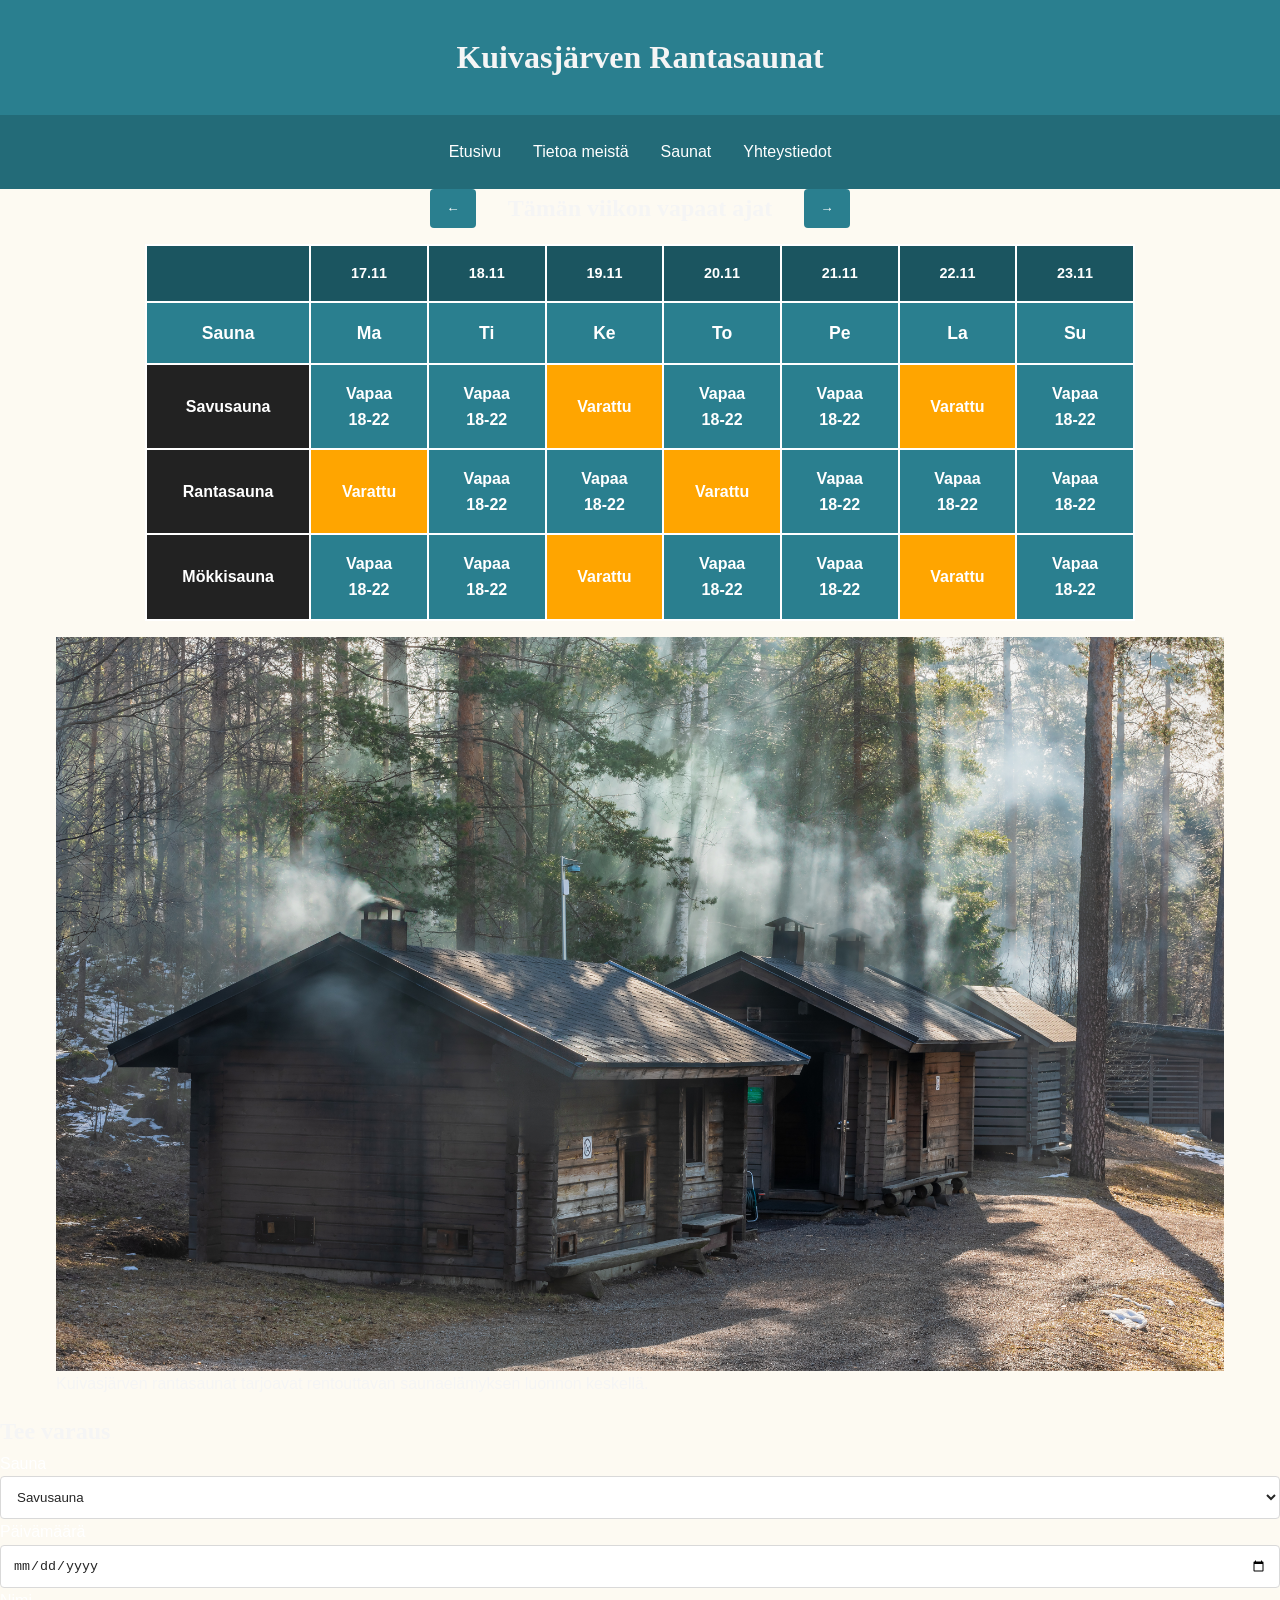
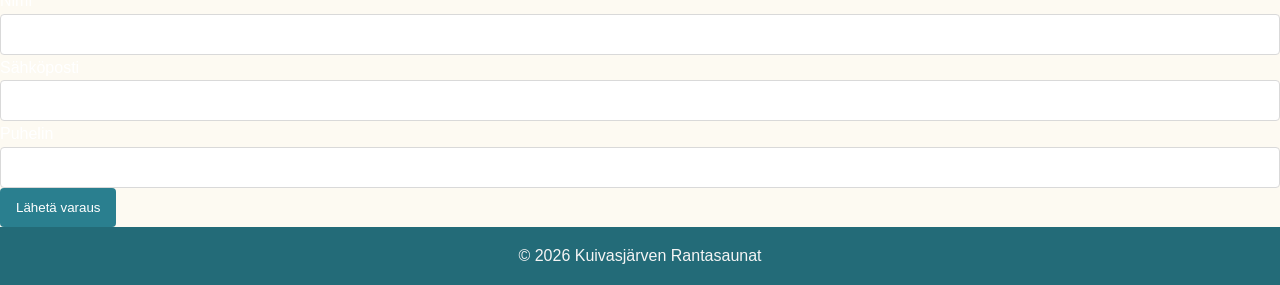
==== index.html @ fd558d90 "varauslomake ja kalenteri" ====
<!DOCTYPE html>
<html lang="fi">
<head>
    <meta charset="UTF-8">
    <meta name="viewport" content="width=device-width, initial-scale=1.0">
    <title>Kuivasjärven Rantasaunat</title>
    <link rel="stylesheet" href="style.css">
</head>

<body>

    <header>
        <h1>Kuivasjärven Rantasaunat</h1>
    </header>

    <nav>
        <a href="index.html">Etusivu</a>
        <a href="about.html">Tietoa meistä</a>
        <a href="listing.html">Saunat</a>
        <a href="contact.html">Yhteystiedot</a>
    </nav>

    <section class="calendar-section">
    <div class="calendar-header">
        <button id="prevWeek">←</button>
        <h2>Tämän viikon vapaat ajat</h2>
        <button id="nextWeek">→</button>
    </div>

    <table class="calendar">
        <thead>
           <tr class="date-row">
            <th></th>
                <th>17.11</th>
                <th>18.11</th>
                <th>19.11</th>
                <th>20.11</th>
                <th>21.11</th>
                <th>22.11</th>
                <th>23.11</th>
            </tr>

            <tr class="weekday-row">
                <th>Sauna</th>
                <th>Ma</th>
                <th>Ti</th>
                <th>Ke</th>
                <th>To</th>
                <th>Pe</th>
                <th>La</th>
                <th>Su</th>
            </tr>
        </thead>

        <tbody>

            <tr>
                <td>Savusauna</td>

                <td class="vapaa" onclick="varaa('Savusauna','2026-11-17')">
                    Vapaa<br>18-22
                 </td>

                <td class="vapaa" onclick="varaa('Savusauna','2026-11-18')">
                    Vapaa<br>18-22
                 </td>

                <td class="varattu">
                    Varattu
                </td>

                <td class="vapaa" onclick="varaa('Savusauna','2026-11-20')">
                    Vapaa<br>18-22
                </td>

                <td class="vapaa" onclick="varaa('Savusauna','2026-11-21')">
                    Vapaa<br>18-22
                </td>

                <td class="varattu">
                    Varattu
                </td>

                <td class="vapaa" onclick="varaa('Savusauna','2026-11-23')">
                    Vapaa<br>18-22
                </td>
            </tr>   

            <tr>
                <td>Rantasauna</td>

                <td class="varattu">Varattu</td>

                <td class="vapaa" onclick="varaa('Rantasauna','2026-11-18')">
                    Vapaa<br>18-22
                </td>

                <td class="vapaa" onclick="varaa('Rantasauna','2026-11-19')">
                    Vapaa<br>18-22
                </td>

                <td class="varattu">Varattu</td>

                <td class="vapaa" onclick="varaa('Rantasauna','2026-11-21')">
                    Vapaa<br>18-22
                </td>

                <td class="vapaa" onclick="varaa('Rantasauna','2026-11-22')">
                    Vapaa<br>18-22
                </td>

                <td class="vapaa" onclick="varaa('Rantasauna','2026-11-23')">
                    Vapaa<br>18-22
                </td>
            </tr>

            <tr>
                <td>Mökkisauna</td>

                <td class="vapaa" onclick="varaa('Mökkisauna','2026-11-17')">
                    Vapaa<br>18-22
                </td>

                <td class="vapaa" onclick="varaa('Mökkisauna','2026-11-18')">
                    Vapaa<br>18-22
                </td>

                <td class="varattu">Varattu</td>

                <td class="vapaa" onclick="varaa('Mökkisauna','2026-11-20')">
                    Vapaa<br>18-22
                </td>

                <td class="vapaa" onclick="varaa('Mökkisauna','2026-11-21')">
                    Vapaa<br>18-22
                </td>

                <td class="varattu">Varattu</td>

                <td class="vapaa" onclick="varaa('Mökkisauna','2026-11-23')">
                    Vapaa<br>18-22
                </td>
            </tr>
        </tbody>
    </table>
</section>

    <main>
    <img src="Kuvat/Savusauna.jpg" alt="Perinteinen savusauna">

    <p>
        Kuivasjärven rantasaunat tarjoavat rentouttavan
        saunaelämyksen luonnon keskellä.
    </p>
    </main>

<section id="varauslomake">

    <h2>Tee varaus</h2>

    <form>

        <label>Sauna</label>
        <select id="sauna">
            <option>Savusauna</option>
            <option>Rantasauna</option>
            <option>Mökkisauna</option>
        </select>

        <label>Päivämäärä</label>
        <input type="date" id="paivamaara">

        <label>Nimi</label>
        <input type="text" required>

        <label>Sähköposti</label>
        <input type="email" required>

        <label>Puhelin</label>
        <input type="tel" required>

        <button type="submit">
            Lähetä varaus
        </button>

    </form>

</section>

<script>

function varaa(sauna, paiva)
{
    document.getElementById("sauna").value = sauna;

    document.getElementById("paivamaara").value = paiva;

    document
        .getElementById("varauslomake")
        .scrollIntoView({
            behavior: "smooth"
        });
}

</script>

  

    <footer>
        <p>&copy; 2026 Kuivasjärven Rantasaunat</p>
    </footer>

</body>
</html>
---- style.css ----
:root {
    --primary-color: #2a7f8f;
    --background-color: #fdfaf2;
    --text-color: #f5f5f5;

    --header-color: #2a7f8f;
    --footer-color: #236b78;
    --nav-color: #236b78;

    --font-main: "Open Sans", Arial, sans-serif;
    --font-heading: Georgia, "Times New Roman", serif;

    --spacing-small: 0.5rem;
    --spacing-medium: 1rem;
    --spacing-large: 2rem;
}

@media (prefers-color-scheme: dark) {
    :root {
        --background-color: #121212;
        --text-color: #ffffff;
        --header-color: #2a7f8f;
        --footer-color: #236b78;
        --nav-color:#393636;
    }
     nav a {
        color: white;
    }
}

h1,
h2,
h3,
h4,
h5,
h6 {
    font-family: var(--font-heading);
    color: var(--text-color);
}

@media (max-width: 768px) {

    nav {
        flex-direction: column;
        align-items: center;
    }

}

* {
    box-sizing: border-box;
    margin: 0;
    padding: 0;
}

body {
    font-family: var(--font-main);
    background-color: var(--background-color);
    color: var(--text-color);
    line-height: 1.6;
    min-height: 100vh;
    display: flex;
    flex-direction: column;
    margin: 0;
}

main {
    flex: 1;
    max-width: 1200px;
    margin: 0 auto;
    padding: 1rem;
}

header {
    background-color: var(--header-color);
    color: white;
    text-align: center;
    padding: 2rem 1rem;
}

nav {
    display: flex;
    flex-wrap: wrap;
    justify-content: center;
    gap: 1rem;
    background-color: var(--nav-color);
    padding: 1rem;
}

nav a {
    text-decoration: none;
    color: white;
    padding: 0.5rem;
    transition: color 0.3s;
}

nav a:hover {
    color: darkorange;
}

a:focus,
button:focus,
input:focus,
select:focus,
textarea:focus {
    outline: 3px solid orange;
    outline-offset: 4px;
}

footer {
    margin-top: auto;
    background-color: var(--footer-color);
    padding: 1rem;
    text-align: center;
}

input,
select,
textarea {
    width: 100%;
    padding: 0.75rem;
    border: 1px solid #d9d9d9;
    border-radius: 4px;
    background-color: white;
    color: var(--text-color);
}

button {
    background-color: var(--primary-color);
    color: white;
    border: none;
    padding: 0.75rem 1rem;
    border-radius: 4px;
    cursor: pointer;
}

button:hover {
    background-color: #236b78;
}

.calendar-section {
    width: 100%;
    display: flex;
    flex-direction: column;
    align-items: center;
    margin: 2rem 0;
    margin: 0 auto;
    max-width: 1100px;
}

.calendar {
    border-collapse: collapse;
    width: 90%;
    max-width: 1000px;
    text-align: center;
}

.calendar-header {
    display: flex;
    align-items: center;
    justify-content: center;
    gap: 2rem;
    margin-bottom: 1rem;
}

.calendar th,
.calendar td {
    border: 2px solid white;
    padding: 1rem;
    min-width: 90px;
}

.calendar th {
    background-color: var(--header-color);
    color: white;
}

.date-row th {
    background-color: #1b5560;
    font-size: 0.9rem;
}

.weekday-row th {
    background-color: var(--header-color);
    font-size: 1.1rem;
}

.vapaa {
    background-color: var(--header-color);
    color: white;
    cursor: pointer;
    font-weight: bold;
}

.vapaa:hover {
    filter: brightness(1.1);
}

.varattu {
    background-color: orange;
    color: white;
    font-weight: bold;
}

.calendar td:first-child {
    background-color: #222;
    color: white;
    font-weight: bold;
}

#varauslomake {
    color: white;
}

input,
select,
textarea {
    color: #262626;
}

img {
    max-width: 100%;
    height: auto;
    display: block;
    margin: 0 auto;
}
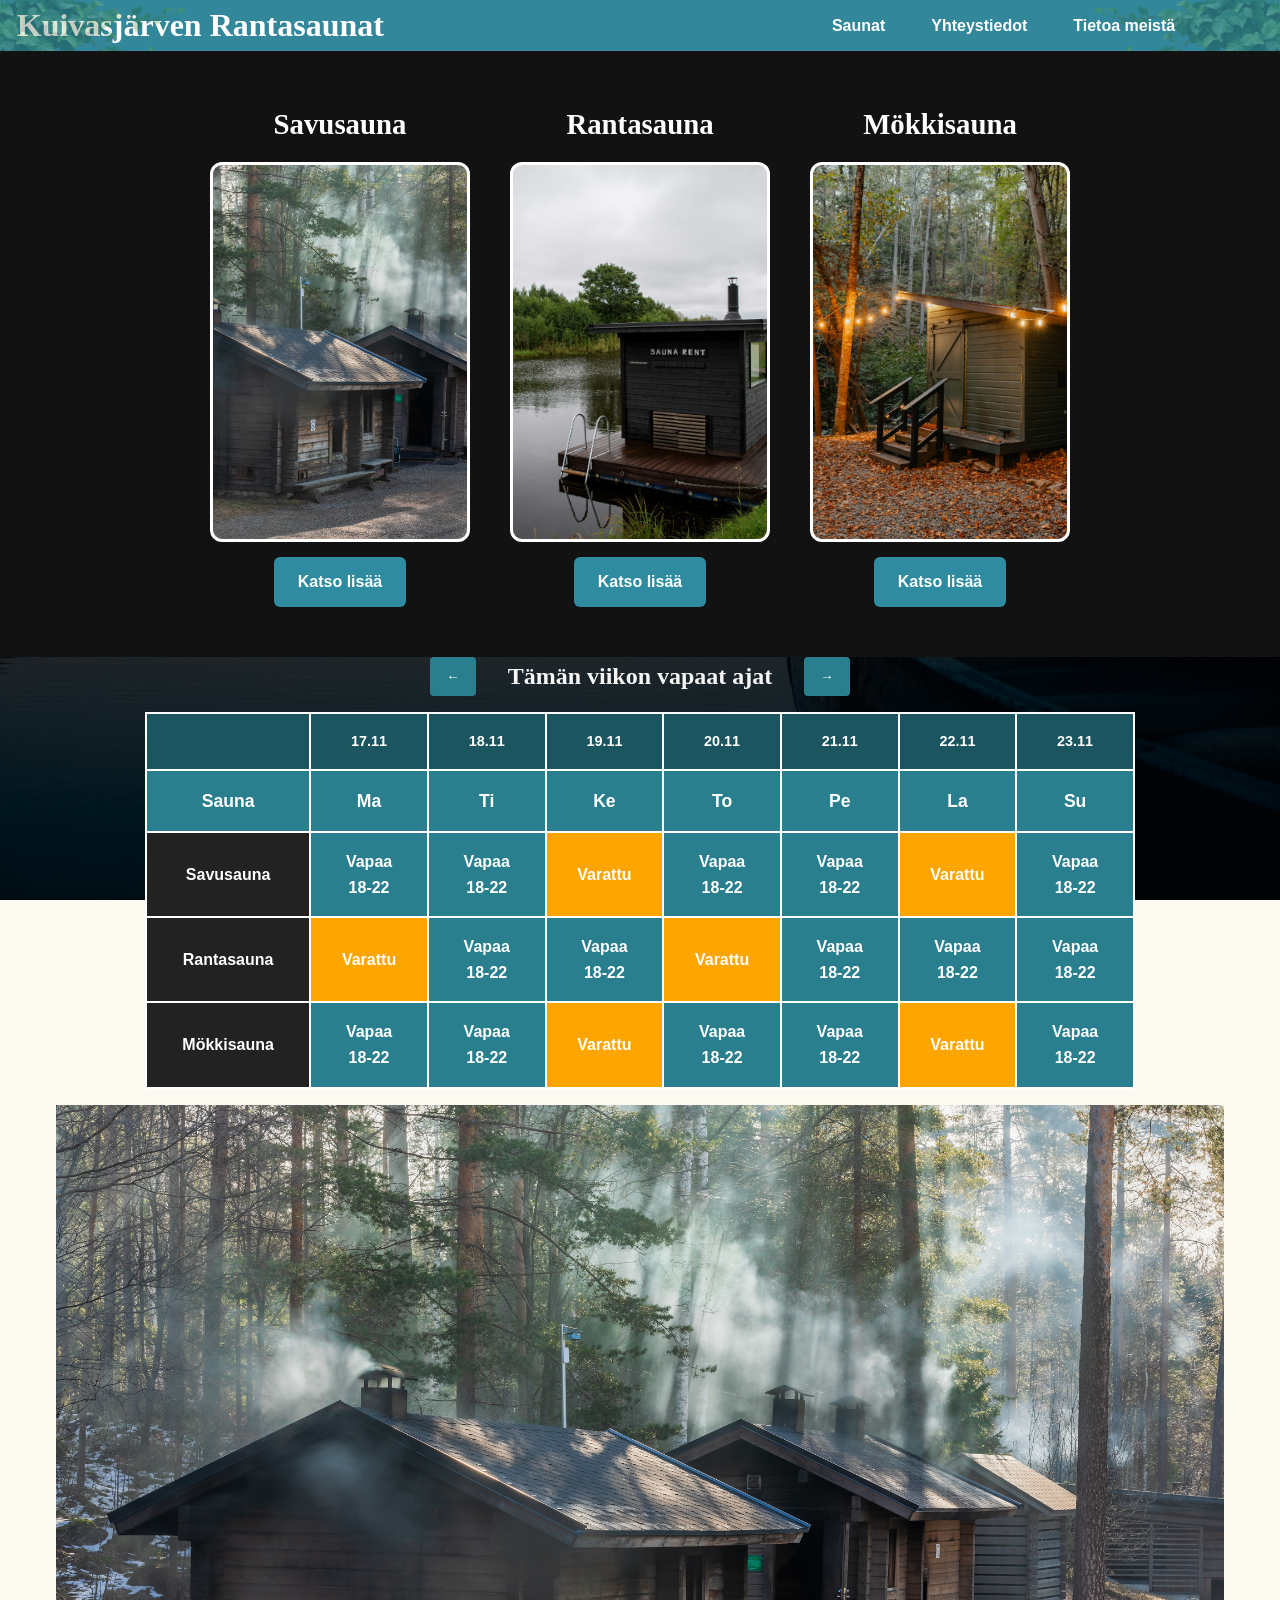
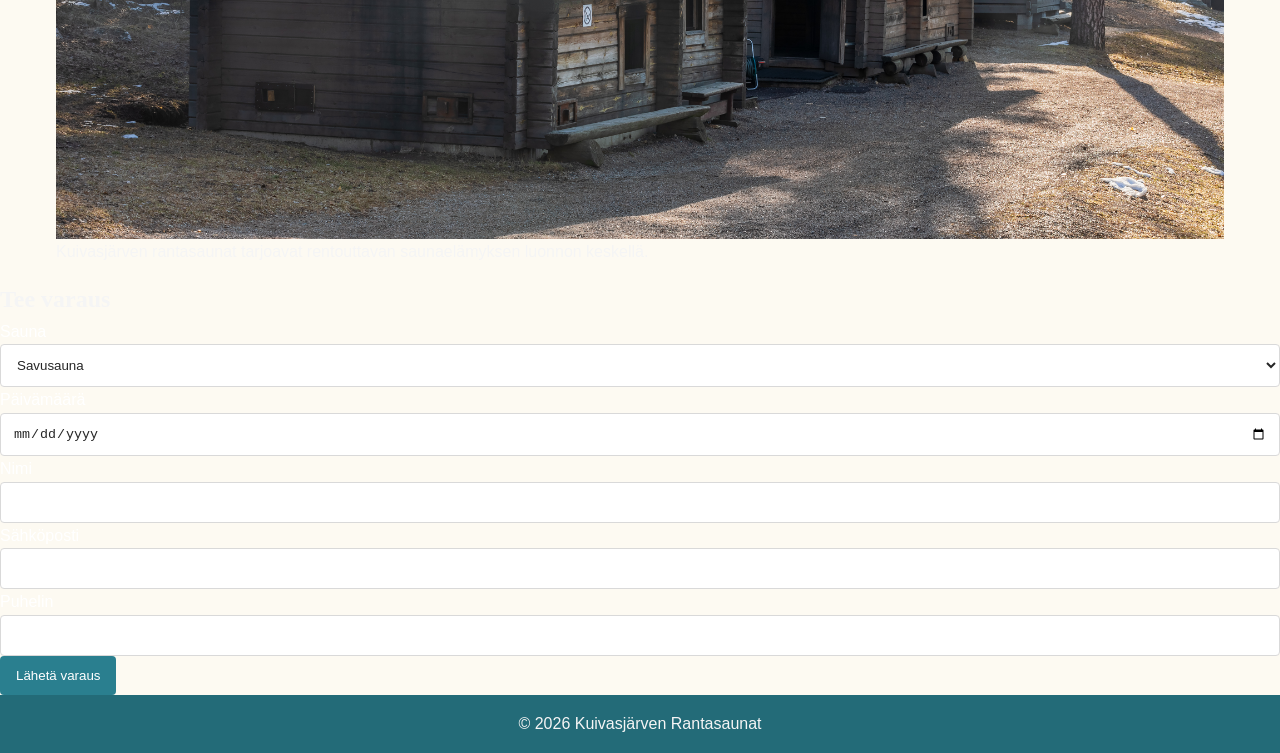
==== commit c0f9d390: "jotain tuli tehtyä" ====
--- a/index.html
+++ b/index.html
@@ -9,16 +9,41 @@
 
 <body>
 
-    <header>
-        <h1>Kuivasjärven Rantasaunat</h1>
-    </header>
-
-    <nav>
-        <a href="index.html">Etusivu</a>
-        <a href="about.html">Tietoa meistä</a>
-        <a href="listing.html">Saunat</a>
-        <a href="contact.html">Yhteystiedot</a>
-    </nav>
+    <div class="top-bar">
+            <h1>Kuivasjärven Rantasaunat</h1>
+
+        <nav>
+            <a href="listing.html">Saunat</a>
+            <a href="contact.html">Yhteystiedot</a>
+            <a href="about.html">Tietoa meistä</a>
+        </nav>
+    </div>
+
+<section class="sauna-cards">
+    <div class="sauna-card-container">
+        <h2>Savusauna</h2>
+        <div class="sauna-card smoke-sauna"></div>
+        <a href="listing.html#savusauna" class="sauna-btn">
+            Katso lisää
+        </a>
+    </div>
+
+    <div class="sauna-card-container">
+        <h2>Rantasauna</h2>
+        <div class="sauna-card beach-sauna"></div>
+        <a href="listing.html#rantasauna" class="sauna-btn">
+            Katso lisää
+        </a>
+    </div>
+
+    <div class="sauna-card-container">
+        <h2>Mökkisauna</h2>
+        <div class="sauna-card cottage-sauna"></div>
+        <a href="listing.html#mokkisauna" class="sauna-btn">
+            Katso lisää
+        </a>
+    </div>
+</section>
 
     <section class="calendar-section">
     <div class="calendar-header">
--- a/style.css
+++ b/style.css
@@ -218,6 +218,244 @@
     color: #262626;
 }
 
+.top-bar {
+    display: flex;
+    align-items: center;
+    justify-content: center;
+    gap: 40px;
+
+    position: relative;
+    background-color: #33879a;
+    overflow: hidden;
+    text-align: center;
+
+    padding-right: 80px;
+}
+
+.top-bar::before {
+    content: "";
+    position: absolute;
+
+    top: 0;
+    left: 0;
+
+    width: 350px;
+    height: 250px;
+
+    background-image: url("Kuvat/leaf2.png");
+    background-repeat: no-repeat;
+    background-size: contain;
+
+    opacity: 0.25;
+    pointer-events: none;
+}
+
+.top-bar::after {
+    content: "";
+    position: absolute;
+
+    top: 0;
+    right: -100px;
+
+    width: 350px;
+    height: 250px;
+
+    background-image: url("Kuvat/leaf2.png");
+    background-repeat: no-repeat;
+    background-size: contain;
+
+    background-position: top right;
+    transform: scaleX(-1);
+
+    opacity: 0.25;
+    pointer-events: none;
+}
+
+.top-bar h1 { 
+    margin: 0;
+    color: white;
+    margin-right: 400px;
+}
+
+.top-bar nav {
+    display: flex;
+    justify-content: center;
+    gap: 30px;
+
+    background: transparent;
+    padding: 0;
+    position: relative;
+    z-index: 1;
+}
+
+.top-bar nav a {
+    color: white;
+    text-decoration: none;
+    font-weight: bold;
+}
+
+.top-bar nav a:hover {
+    color: orange;
+}
+
+.sauna-cards {
+    display: flex;
+    justify-content: center;
+    gap: 40px;
+    padding: 50px 20px;
+    flex-wrap: wrap;
+    background-color: #121212;
+}
+
+.sauna-card-container {
+    text-align: center;
+}
+
+.sauna-card-container h2 {
+    color: white;
+    margin-bottom: 15px;
+    font-size: 1.8rem;
+}
+
+.sauna-card {
+    width: 260px;
+    height: 380px;
+    border-radius: 12px;
+    border: 3px solid white;
+    background-size: cover;
+    background-position: center;
+    transition: transform 0.3s ease;
+}
+
+.sauna-card:hover {
+    transform: scale(1.03);
+}
+
+.smoke-sauna {
+    background-image: url("Kuvat/Savusauna.jpg");
+}
+
+.beach-sauna {
+    background-image: url("Kuvat/sauna2.jpg");
+}
+
+.cottage-sauna {
+    background-image: url("Kuvat/sauna1.jpg");
+}
+
+.sauna-btn {
+    display: inline-block;
+    margin-top: 15px;
+    padding: 12px 24px;
+    background-color: #2f8ca0;
+    color: white;
+    text-decoration: none;
+    border-radius: 6px;
+    font-weight: bold;
+    transition: background-color 0.3s ease;
+}
+
+.sauna-btn:hover {
+    background-color: #256f7f;
+}
+
+.sauna-osio {
+    height: 90vh;
+    display: flex;
+    align-items: center;
+    justify-content: center;
+
+    background-size: cover;
+    background-position: center;
+    background-attachment: fixed;
+
+    border-bottom: 4px solid #2f8ca0;
+}
+
+#savusauna {
+    background-image: url("Kuvat/Savusauna.jpg");
+}
+
+#rantasauna {
+    background-image: url("Kuvat/sauna2.jpg");
+}
+
+#mokkisauna {
+    background-image: url("Kuvat/sauna1.jpg");
+}
+
+.sauna-overlay {
+    background: rgba(0,0,0,0.65);
+    color: white;
+
+    max-width: 700px;
+    padding: 40px;
+    border-radius: 12px;
+    text-align: center;
+}
+
+.sauna-overlay h2 {
+    font-size: 3rem;
+    margin-bottom: 20px;
+}
+
+.sauna-overlay p {
+    font-size: 1.2rem;
+    line-height: 1.6;
+}
+
+html {
+    scroll-behavior: smooth;
+    scroll-snap-type: y mandatory;
+}
+
+.sauna-osio {
+    min-height: 100vh;
+    scroll-snap-align: start;
+}
+
+.saunat-otsikko {
+    scroll-snap-align: start;
+}
+
+.top-bar {
+    scroll-snap-align: start;
+}
+
+#rantasauna,
+#mokkisauna {
+    scroll-snap-align: start;
+}
+
+
+.saunat-otsikko {
+    text-align: center;
+    padding: 40px 0;
+    background-color: #05070d;
+}
+
+.saunat-otsikko h2 {
+    color: white;
+    font-size: 3rem;
+}
+
+.sauna-overlay {
+    background: rgba(0,0,0,0.7);
+}
+
+body {
+    background-image:
+        linear-gradient(
+            rgba(0,0,0,.8),
+            rgba(0,0,0,.8)
+        ),
+        url("Kuvat/tunnelma.jpg");
+
+    background-size: cover;
+    background-position: center;
+    background-attachment: fixed;
+}
+
 img {
     max-width: 100%;
     height: auto;
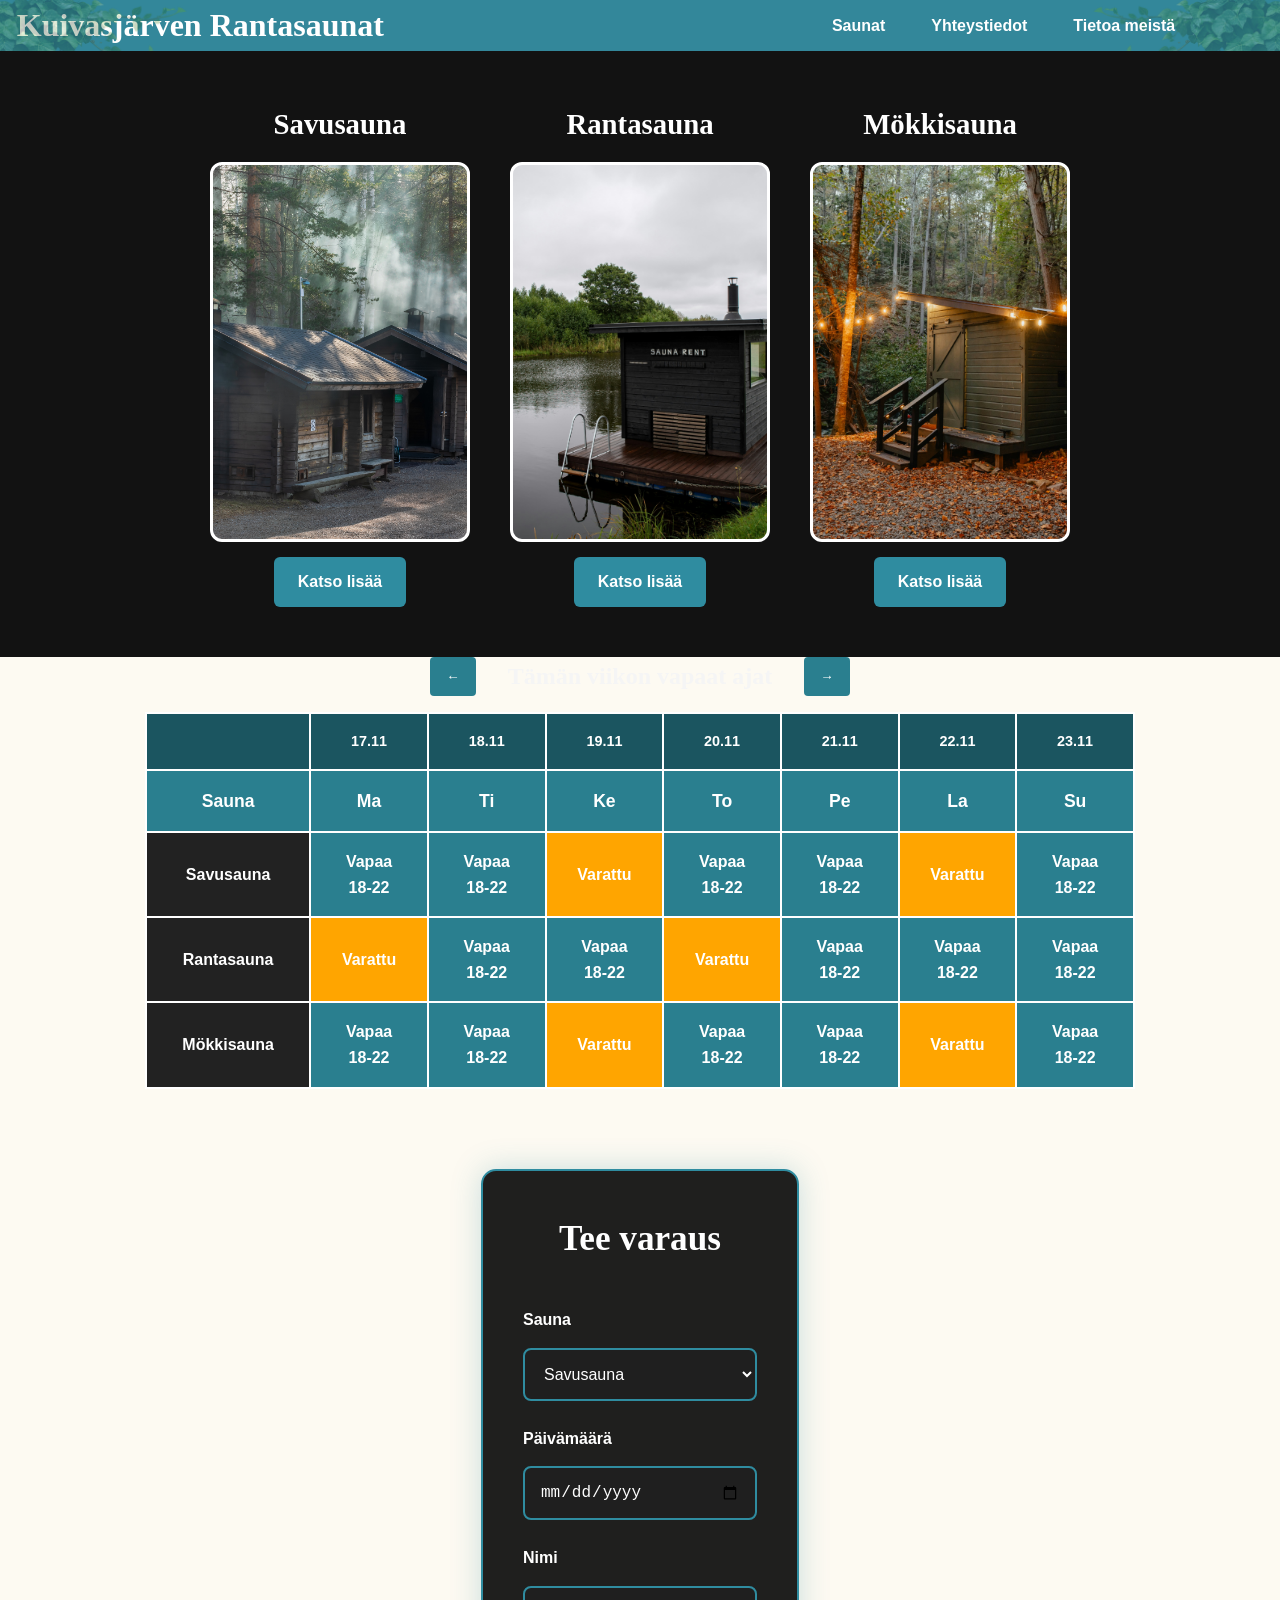
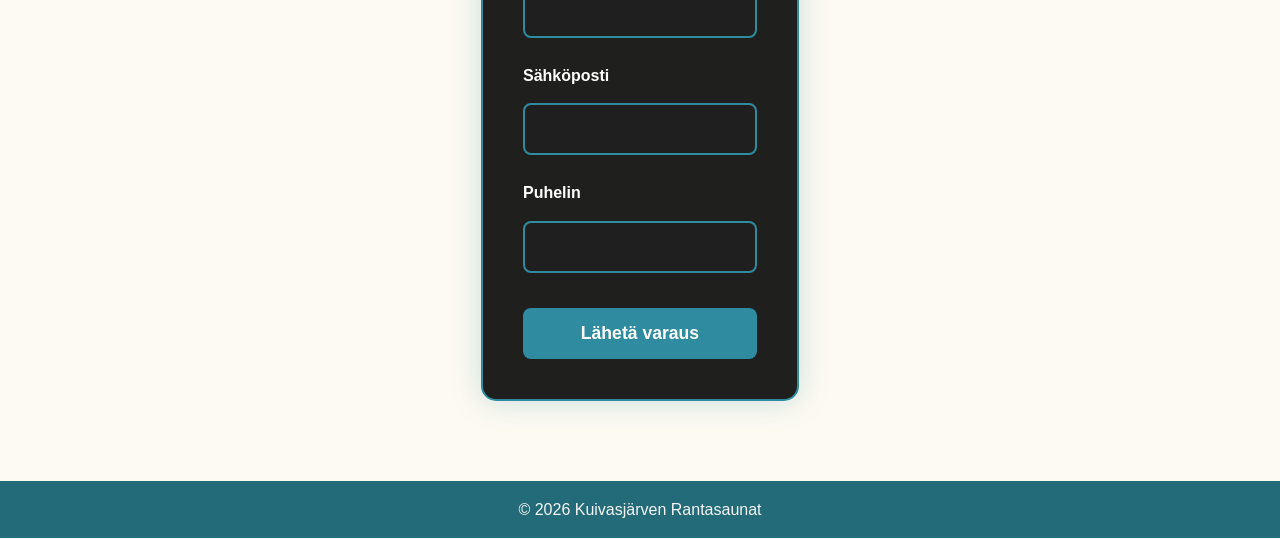
==== commit 22237686: "muutoksia" ====
--- a/index.html
+++ b/index.html
@@ -6,6 +6,7 @@
     <title>Kuivasjärven Rantasaunat</title>
     <link rel="stylesheet" href="style.css">
 </head>
+
 
 <body>
 
@@ -170,14 +171,6 @@
     </table>
 </section>
 
-    <main>
-    <img src="Kuvat/Savusauna.jpg" alt="Perinteinen savusauna">
-
-    <p>
-        Kuivasjärven rantasaunat tarjoavat rentouttavan
-        saunaelämyksen luonnon keskellä.
-    </p>
-    </main>
 
 <section id="varauslomake">
 
--- a/style.css
+++ b/style.css
@@ -209,13 +209,91 @@
 }
 
 #varauslomake {
-    color: white;
+    max-width: 700px;
+    margin: 80px auto;
+    padding: 40px;
+
+    background: rgba(20, 20, 20, 0.95);
+
+    border-radius: 15px;
+    border: 2px solid #2f8ca0;
+
+    box-shadow: 0 0 30px rgba(47, 140, 160, 0.25);
+}
+
+#varauslomake h2 {
+    text-align: center;
+    color: white;
+    font-size: 2.2rem;
+    margin-bottom: 30px;
 }
 
 input,
 select,
 textarea {
     color: #262626;
+}
+
+#varauslomake form {
+    display: flex;
+    flex-direction: column;
+    gap: 15px;
+}
+
+#varauslomake label {
+    color: white;
+    font-weight: bold;
+    margin-top: 10px;
+}
+
+#varauslomake input,
+#varauslomake select {
+    width: 100%;
+    padding: 15px;
+
+    border: 2px solid #2f8ca0;
+    border-radius: 8px;
+
+    background-color: #1f1f1f;
+    color: white;
+
+    font-size: 1rem;
+
+    box-sizing: border-box;
+}
+
+#varauslomake input:focus,
+#varauslomake select:focus {
+    outline: none;
+
+    border-color: #4fc3dc;
+
+    box-shadow:
+        0 0 10px rgba(79, 195, 220, 0.5);
+}
+
+#varauslomake button {
+    margin-top: 20px;
+    padding: 15px;
+
+    background-color: #2f8ca0;
+
+    color: white;
+    border: none;
+
+    border-radius: 8px;
+
+    font-size: 1.1rem;
+    font-weight: bold;
+
+    cursor: pointer;
+
+    transition: 0.3s;
+}
+
+#varauslomake button:hover {
+    background-color: #256f7f;
+    transform: translateY(-2px);
 }
 
 .top-bar {
@@ -406,27 +484,7 @@
 
 html {
     scroll-behavior: smooth;
-    scroll-snap-type: y mandatory;
-}
-
-.sauna-osio {
-    min-height: 100vh;
-    scroll-snap-align: start;
-}
-
-.saunat-otsikko {
-    scroll-snap-align: start;
-}
-
-.top-bar {
-    scroll-snap-align: start;
-}
-
-#rantasauna,
-#mokkisauna {
-    scroll-snap-align: start;
-}
-
+}
 
 .saunat-otsikko {
     text-align: center;
@@ -443,7 +501,7 @@
     background: rgba(0,0,0,0.7);
 }
 
-body {
+.saunat-page {
     background-image:
         linear-gradient(
             rgba(0,0,0,.8),
@@ -456,6 +514,28 @@
     background-attachment: fixed;
 }
 
+.varaa-btn {
+    display: inline-block;
+
+    margin-top: 25px;
+    padding: 12px 28px;
+
+    background-color: #2f8ca0;
+    color: white;
+
+    text-decoration: none;
+    font-weight: bold;
+
+    border-radius: 8px;
+
+    transition: 0.3s;
+}
+
+.varaa-btn:hover {
+    background-color: #256f7f;
+    transform: translateY(-2px);
+}
+
 img {
     max-width: 100%;
     height: auto;
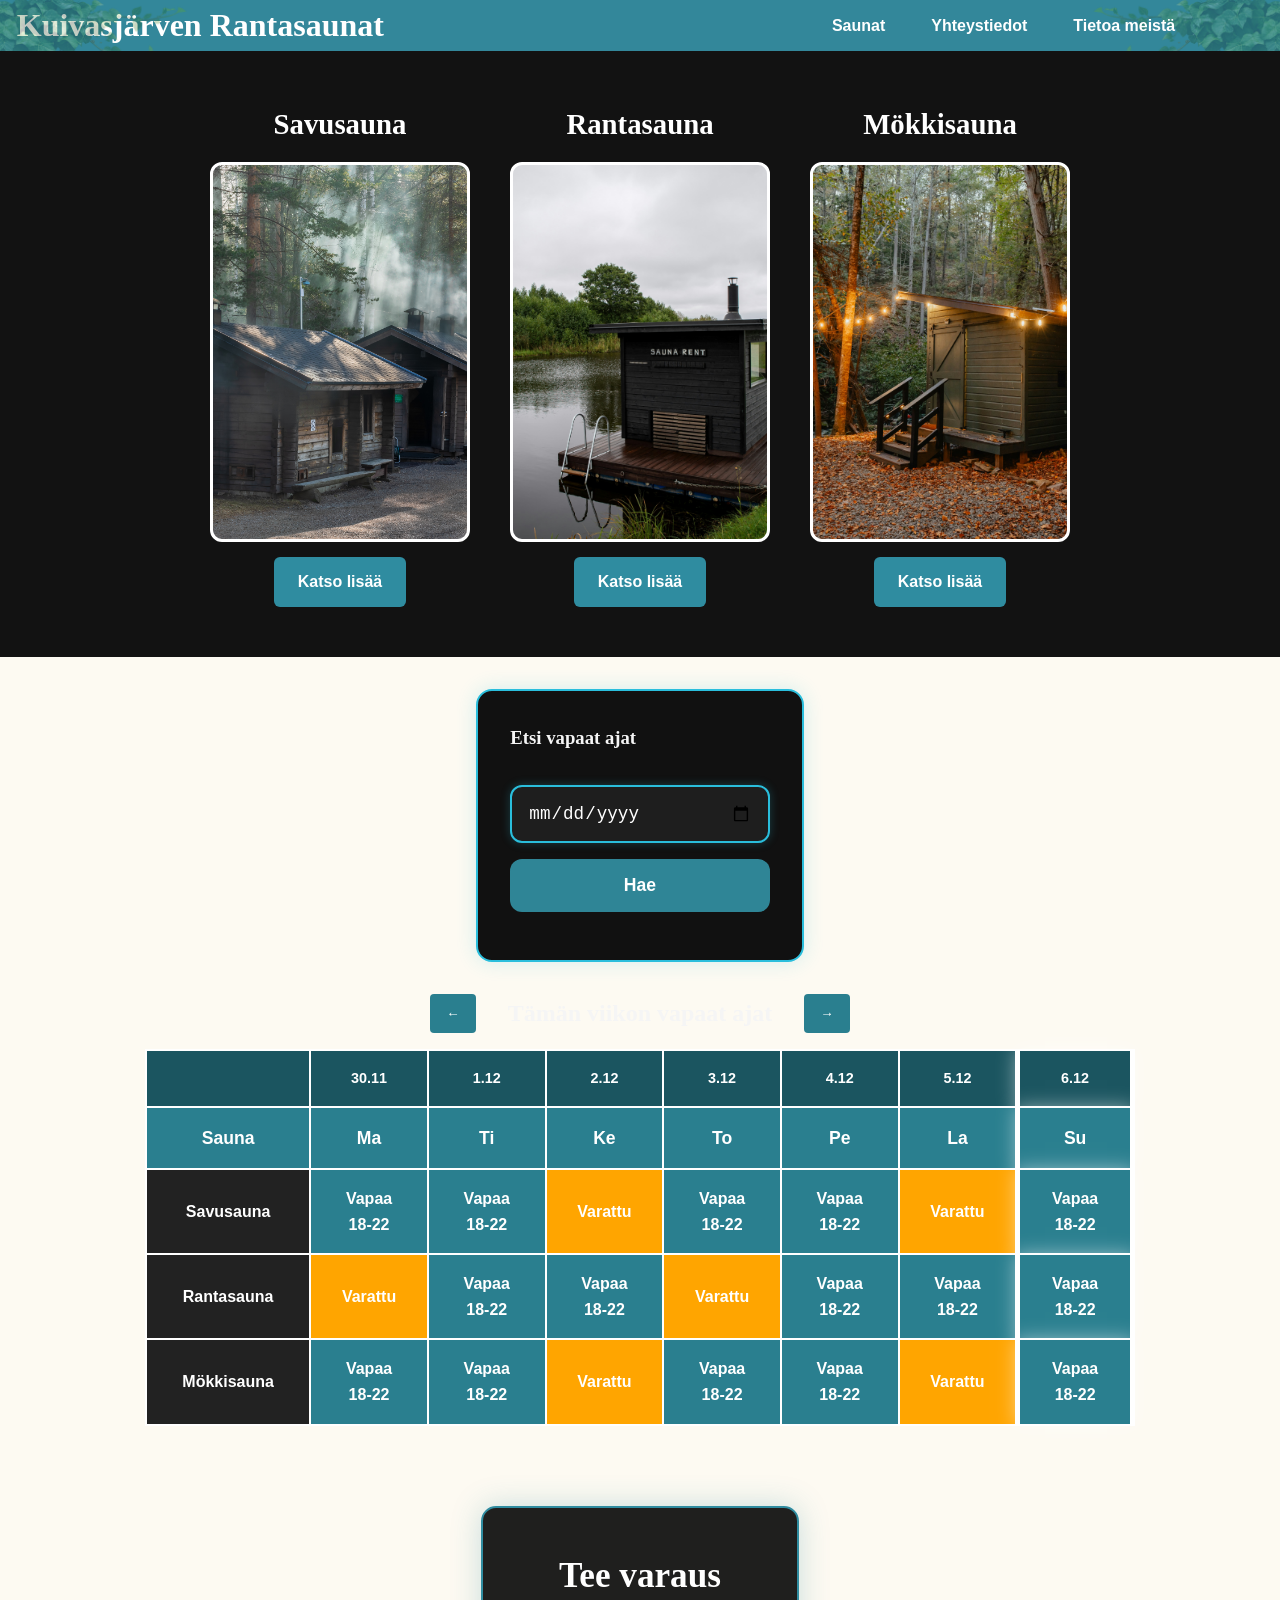
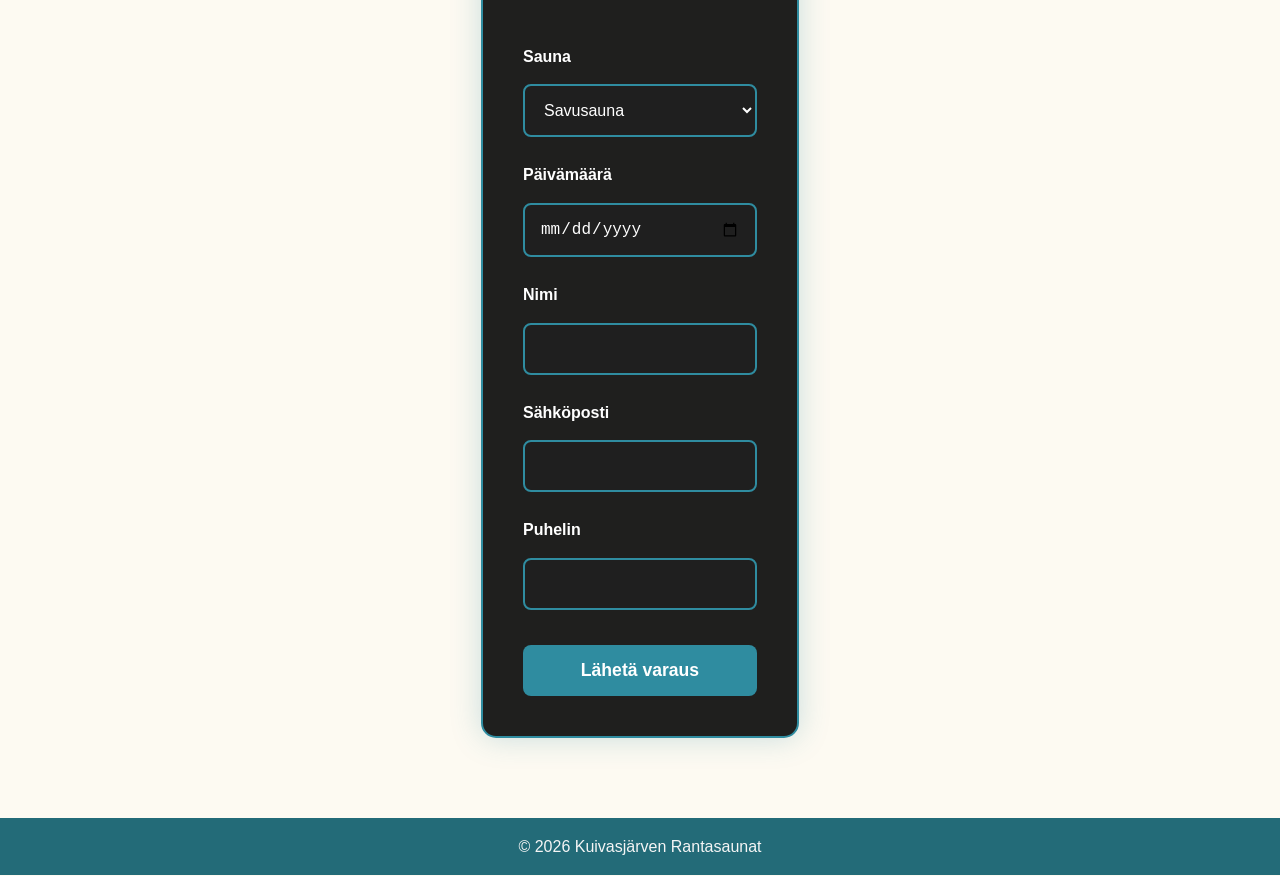
==== commit 2511079e: "e3 hommia" ====
--- a/index.html
+++ b/index.html
@@ -5,6 +5,7 @@
     <meta name="viewport" content="width=device-width, initial-scale=1.0">
     <title>Kuivasjärven Rantasaunat</title>
     <link rel="stylesheet" href="style.css">
+    <script src="script.js" defer></script>
 </head>
 
 
@@ -46,6 +47,22 @@
     </div>
 </section>
 
+    <div class="search-box">
+
+    <h3>Etsi vapaat ajat</h3>
+
+    <input type="date" id="dateSearch">
+
+    <button id="searchBtn">
+        Hae
+    </button>
+    
+    <p id="statusMessage" aria-live="polite"></p>
+
+</div>
+
+    <div id="searchResults"></div>
+
     <section class="calendar-section">
     <div class="calendar-header">
         <button id="prevWeek">←</button>
@@ -56,14 +73,14 @@
     <table class="calendar">
         <thead>
            <tr class="date-row">
-            <th></th>
-                <th>17.11</th>
-                <th>18.11</th>
-                <th>19.11</th>
-                <th>20.11</th>
-                <th>21.11</th>
-                <th>22.11</th>
-                <th>23.11</th>
+                <th></th>
+                <th id="date0"></th>
+                <th id="date1"></th>
+                <th id="date2"></th>
+                <th id="date3"></th>
+                <th id="date4"></th>
+                <th id="date5"></th>
+                <th id="date6"></th>
             </tr>
 
             <tr class="weekday-row">
--- a/style.css
+++ b/style.css
@@ -536,6 +536,201 @@
     transform: translateY(-2px);
 }
 
+.today {
+    box-shadow:
+        inset 0 0 0 2px #ffffff,
+        0 0 20px rgba(255,255,255,0.5);
+}
+
+.today-column {
+    box-shadow:
+        inset 3px 0 0 #ffffff,
+        inset -3px 0 0 #ffffff,
+        0 0 18px rgba(255,255,255,0.5);
+}
+
+#searchResults {
+    display: none;
+
+    margin-top: 1rem;
+    padding: 1rem;
+
+    border: 2px solid #2abedc;
+    border-radius: 12px;
+
+    background: #111;
+    color: white;
+}
+
+#dateSearch {
+    width: 100%;
+    padding: 1rem;
+    margin-top: 2rem;
+
+    background-color: #1e1e1e;
+    color: white;
+
+    border: 2px solid #2abedc;
+    border-radius: 12px;
+
+    font-size: 1.1rem;
+
+    cursor: pointer;
+
+    box-shadow:
+        0 0 10px rgba(42, 190, 220, 0.25);
+}
+
+#dateSearch:focus {
+    outline: none;
+
+    box-shadow:
+        0 0 15px rgba(42, 190, 220, 0.6);
+
+    border-color: #4deaff;
+}
+
+#searchBtn {
+    width: 100%;
+
+    margin-top: 1rem;
+    padding: 1rem;
+
+    border: none;
+    border-radius: 12px;
+
+    background: #2f8596;
+    color: white;
+
+    font-size: 1.1rem;
+    font-weight: 600;
+
+    cursor: pointer;
+
+    transition: all 0.3s ease;
+}
+
+#searchBtn:hover {
+    background: #3aa6ba;
+
+    box-shadow:
+        0 0 20px rgba(77, 234, 255, 0.5);
+}
+
+.search-box {
+    max-width: 600px;
+
+    margin: 2rem auto;
+
+    padding: 2rem;
+
+    background: #111;
+
+    border: 2px solid #2abedc;
+    border-radius: 16px;
+
+    box-shadow:
+        0 0 20px rgba(42, 190, 220, 0.2);
+}
+
+.contact-form {
+    max-width: 700px;
+    margin: 4rem auto;
+    padding: 2rem;
+
+    background: #111;
+
+    border: 2px solid #2abedc;
+    border-radius: 20px;
+
+    box-shadow:
+        0 0 25px rgba(42, 190, 220, 0.25);
+}
+
+.contact-form h2 {
+    margin-bottom: 2rem;
+    color: white;
+    text-align: center;
+}
+
+.contact-form form {
+    display: flex;
+    flex-direction: column;
+    gap: 1rem;
+}
+
+.contact-form label {
+    color: white;
+    font-weight: 600;
+}
+
+.contact-form input,
+.contact-form textarea {
+    padding: 1rem;
+
+    background: #222;
+    color: white;
+
+    border: 2px solid #2abedc;
+    border-radius: 12px;
+
+    font-size: 1rem;
+
+    transition: 0.3s;
+}
+
+.contact-form input:focus,
+.contact-form textarea:focus {
+    outline: none;
+
+    box-shadow:
+        0 0 15px rgba(42, 190, 220, 0.5);
+}
+
+.contact-form button {
+    margin-top: 1rem;
+
+    padding: 1rem;
+
+    border: none;
+    border-radius: 12px;
+
+    background: #2f8596;
+    color: white;
+
+    font-size: 1.1rem;
+    font-weight: 600;
+
+    cursor: pointer;
+
+    transition: 0.3s;
+}
+
+.contact-form button:hover {
+    background: #39a4b9;
+
+    box-shadow:
+        0 0 20px rgba(42, 190, 220, 0.5);
+}
+
+input:invalid,
+textarea:invalid {
+    border-color: #ff9203;
+}
+
+input:focus:invalid,
+textarea:focus:invalid {
+    box-shadow: 0 0 15px rgba(255, 146, 3, 0.6);
+}
+
+#statusMessage {
+    margin: 1rem 0;
+    font-weight: 600;
+    color: #4deaff;
+}
+
+
+
 img {
     max-width: 100%;
     height: auto;
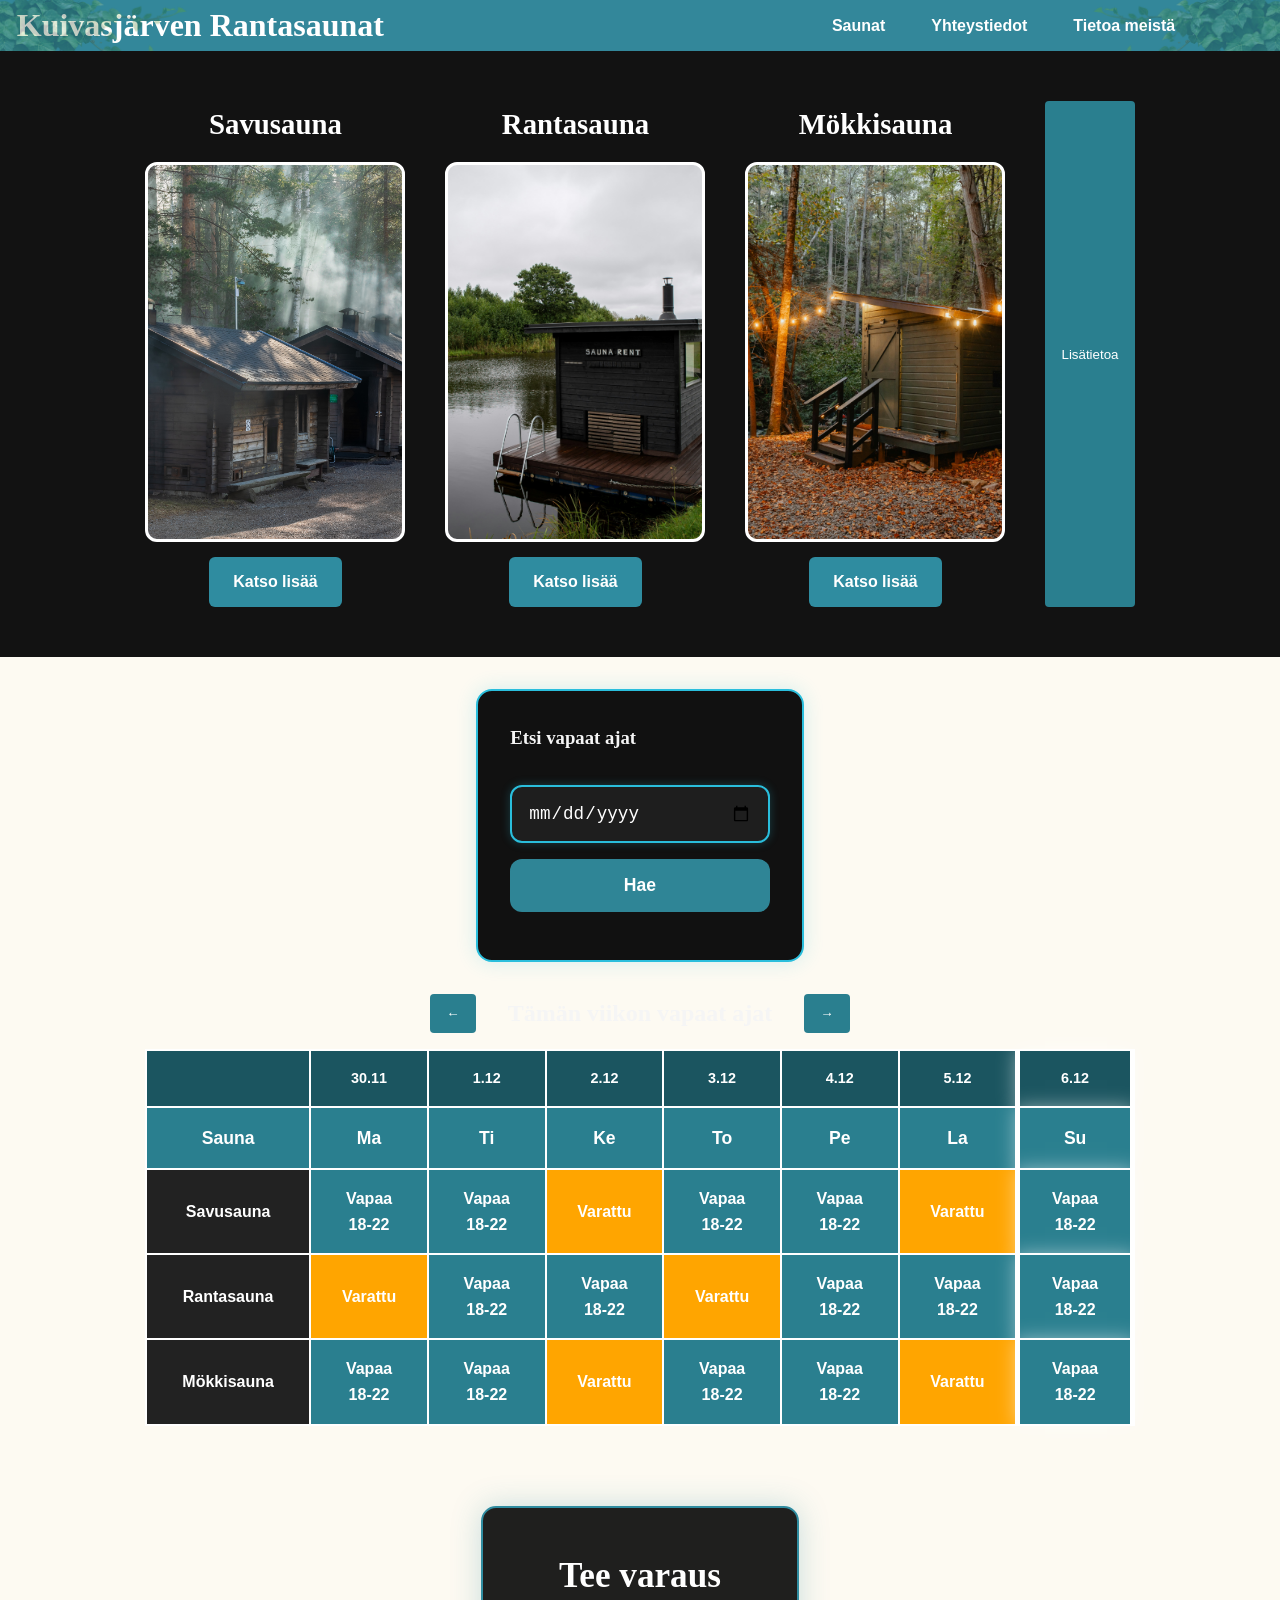
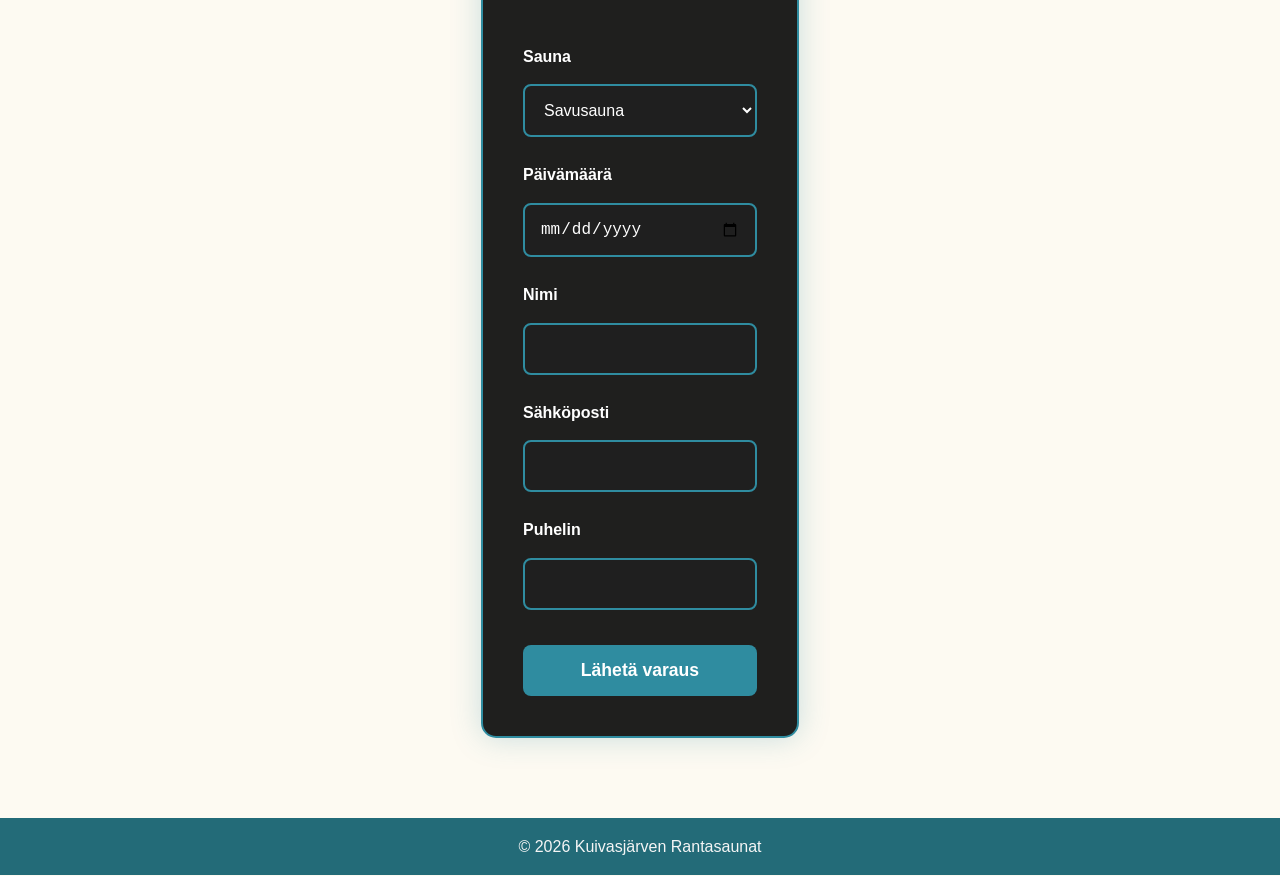
==== commit 4c78f4d6: "e3 viimeistelyt" ====
--- a/index.html
+++ b/index.html
@@ -45,6 +45,15 @@
             Katso lisää
         </a>
     </div>
+
+    <button popovertarget="infoPopover">
+        Lisätietoa
+    </button>
+
+    <div id="infoPopover" popover>
+        Kuivasjärven Rantasaunat
+    </div>
+
 </section>
 
     <div class="search-box">
@@ -57,7 +66,7 @@
         Hae
     </button>
     
-    <p id="statusMessage" aria-live="polite"></p>
+    <p id="statusMessage" role="status" aria-live="polite"></p>
 
 </div>
 
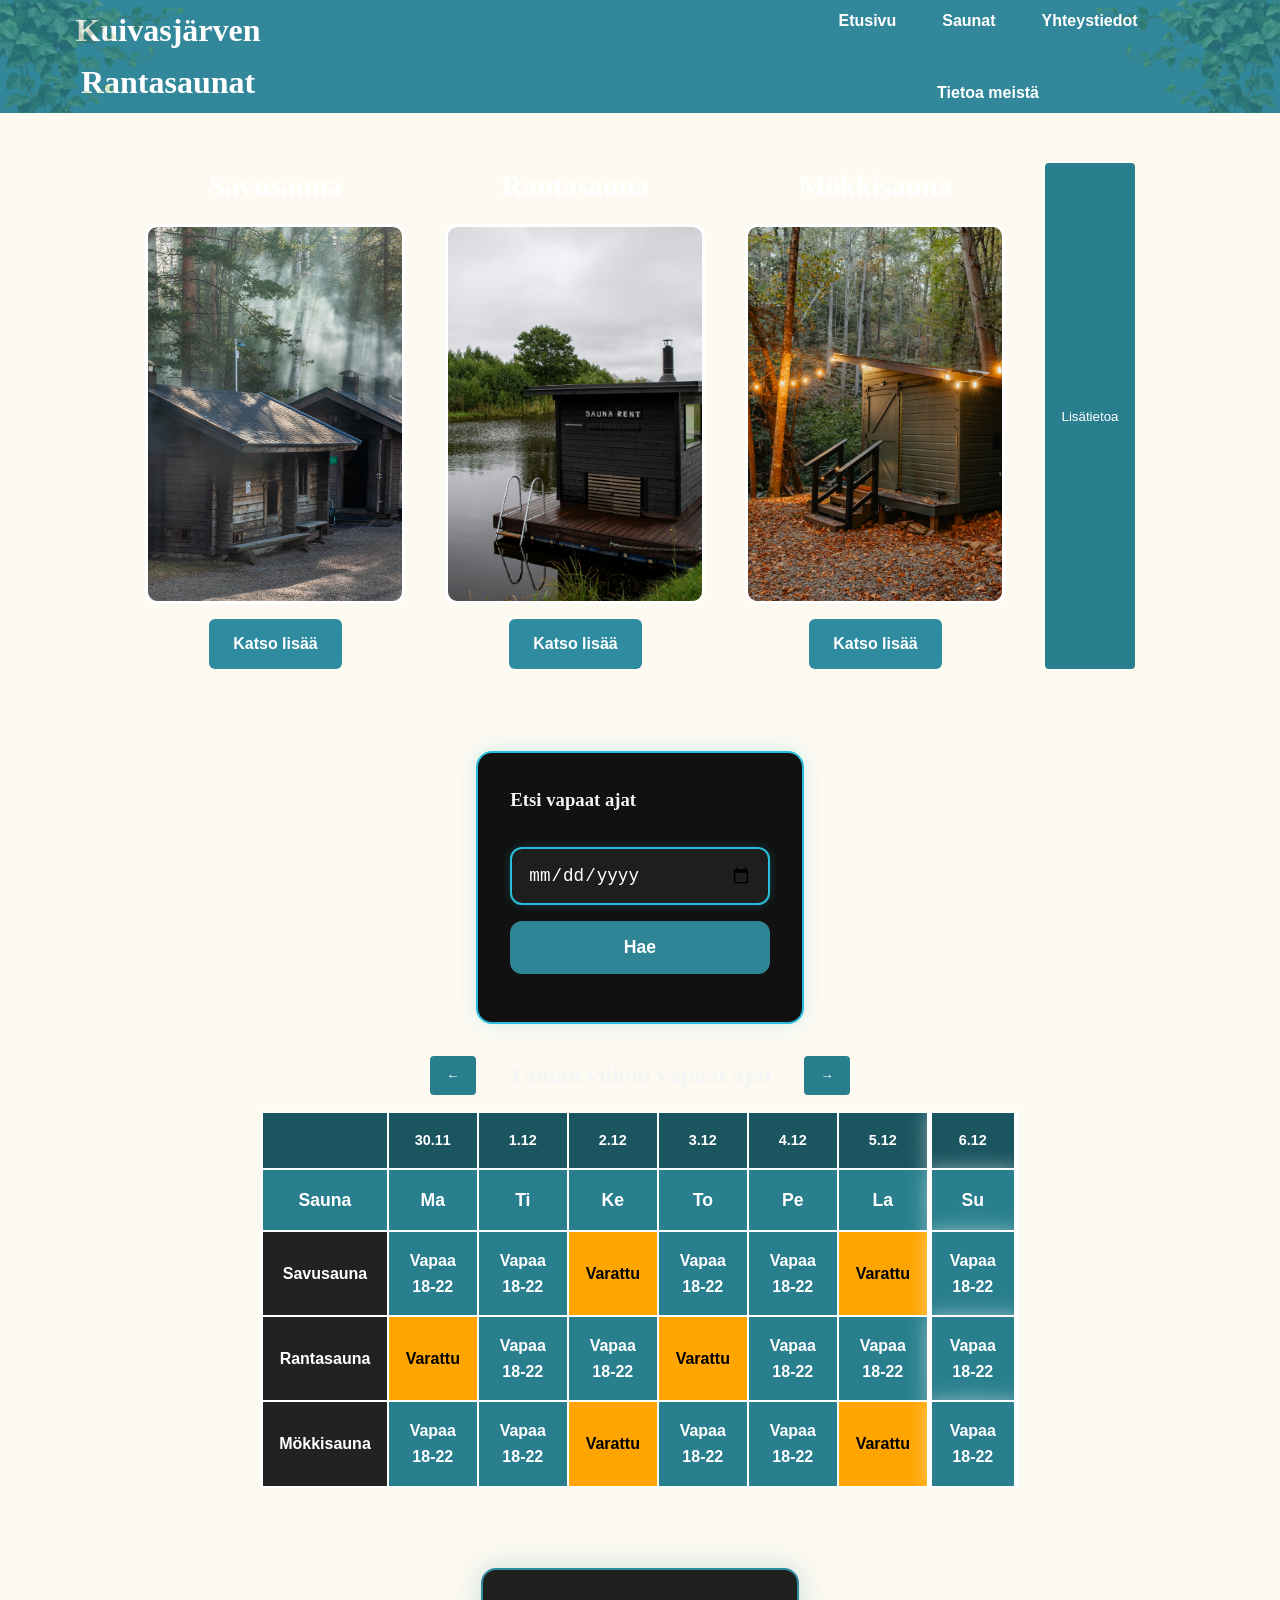
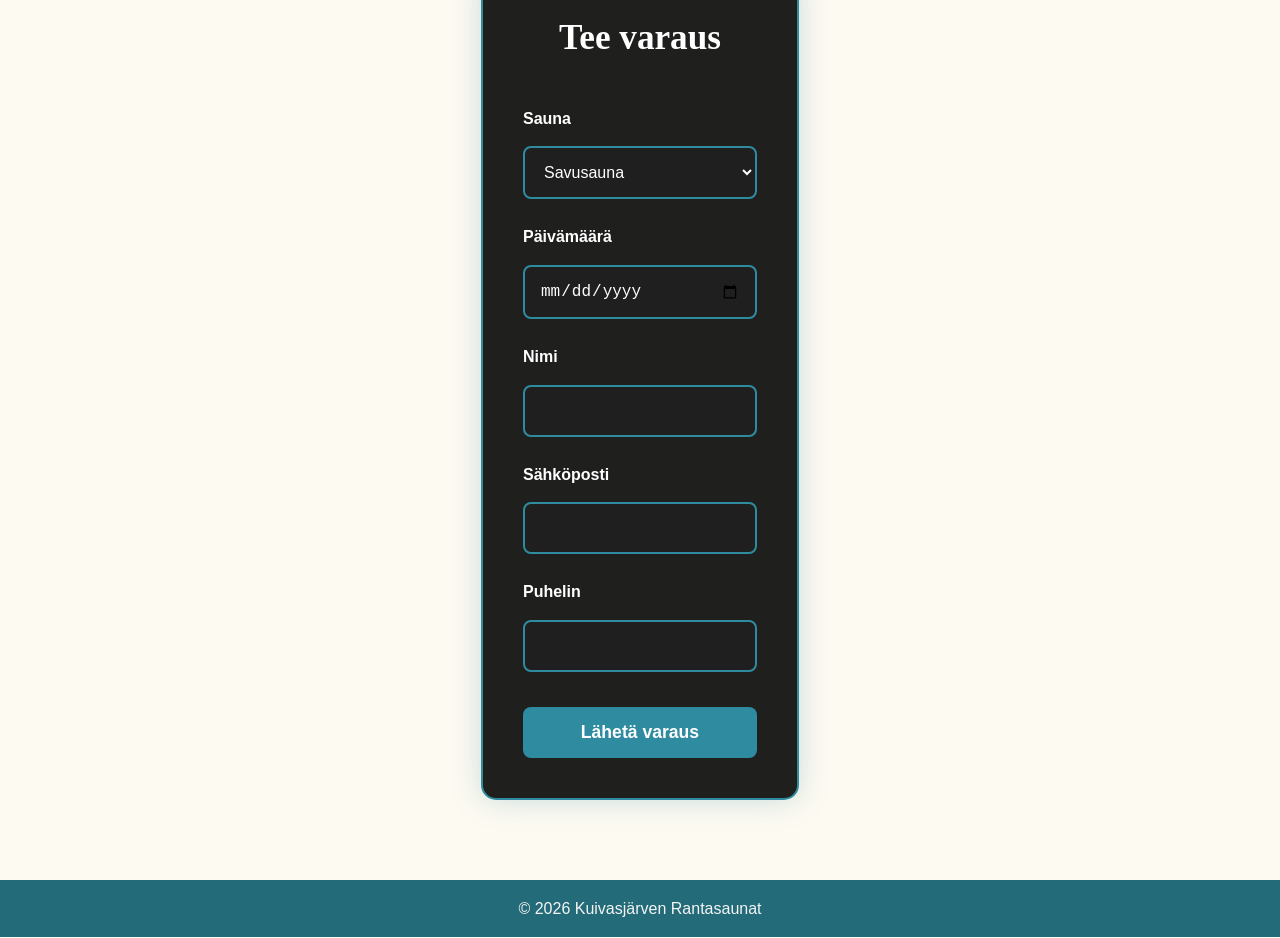
==== commit baf2ae3d: "e3viimestelyt" ====
--- a/index.html
+++ b/index.html
@@ -15,6 +15,7 @@
             <h1>Kuivasjärven Rantasaunat</h1>
 
         <nav>
+            <a href="index.html">Etusivu</a>
             <a href="listing.html">Saunat</a>
             <a href="contact.html">Yhteystiedot</a>
             <a href="about.html">Tietoa meistä</a>
@@ -79,6 +80,8 @@
         <button id="nextWeek">→</button>
     </div>
 
+
+<div class="table-wrapper">
     <table class="calendar">
         <thead>
            <tr class="date-row">
@@ -195,6 +198,7 @@
             </tr>
         </tbody>
     </table>
+</div>
 </section>
 
 
@@ -204,24 +208,25 @@
 
     <form>
 
-        <label>Sauna</label>
+        <label for="sauna">Sauna</label>
         <select id="sauna">
             <option>Savusauna</option>
             <option>Rantasauna</option>
             <option>Mökkisauna</option>
         </select>
 
-        <label>Päivämäärä</label>
+        <label for="paivamaara">Päivämäärä</label>
         <input type="date" id="paivamaara">
 
-        <label>Nimi</label>
-        <input type="text" required>
-
-        <label>Sähköposti</label>
-        <input type="email" required>
-
-        <label>Puhelin</label>
-        <input type="tel" required>
+        <label for="nimi">Nimi</label>
+        <input type="text" id="nimi" required>
+
+        <label for="sahkoposti">Sähköposti</label>
+        <input type="email" id="sahkoposti" required>
+
+        <label for="puhelin">Puhelin</label>
+        <input type="tel" id="puhelin" required>
+
 
         <button type="submit">
             Lähetä varaus
--- a/style.css
+++ b/style.css
@@ -45,6 +45,26 @@
         align-items: center;
     }
 
+    @media (max-width: 768px) {
+
+    .top-bar {
+        flex-direction: column;
+        gap: 15px;
+        padding-right: 0;
+    }
+
+    .top-bar h1 {
+        margin-right: 0;
+    }
+
+    .topbar nav {
+        flex-wrap: wrap;
+        justify-content: center;
+    }
+
+}
+
+
 }
 
 * {
@@ -150,8 +170,7 @@
 
 .calendar {
     border-collapse: collapse;
-    width: 90%;
-    max-width: 1000px;
+    width: 100%;
     text-align: center;
 }
 
@@ -197,8 +216,8 @@
 }
 
 .varattu {
-    background-color: orange;
-    color: white;
+    background-color: #ffa500;
+    color: #000;
     font-weight: bold;
 }
 
@@ -317,7 +336,7 @@
     top: 0;
     left: 0;
 
-    width: 350px;
+    width: 100%;
     height: 250px;
 
     background-image: url("Kuvat/leaf2.png");
@@ -340,9 +359,9 @@
 
     background-image: url("Kuvat/leaf2.png");
     background-repeat: no-repeat;
+    background-position: top right;
     background-size: contain;
 
-    background-position: top right;
     transform: scaleX(-1);
 
     opacity: 0.25;
@@ -382,7 +401,7 @@
     gap: 40px;
     padding: 50px 20px;
     flex-wrap: wrap;
-    background-color: #121212;
+    background-color: var(--background-color);
 }
 
 .sauna-card-container {
@@ -729,7 +748,9 @@
     color: #4deaff;
 }
 
-
+.table-wrapper {
+    overflow-x: auto;
+}
 
 img {
     max-width: 100%;
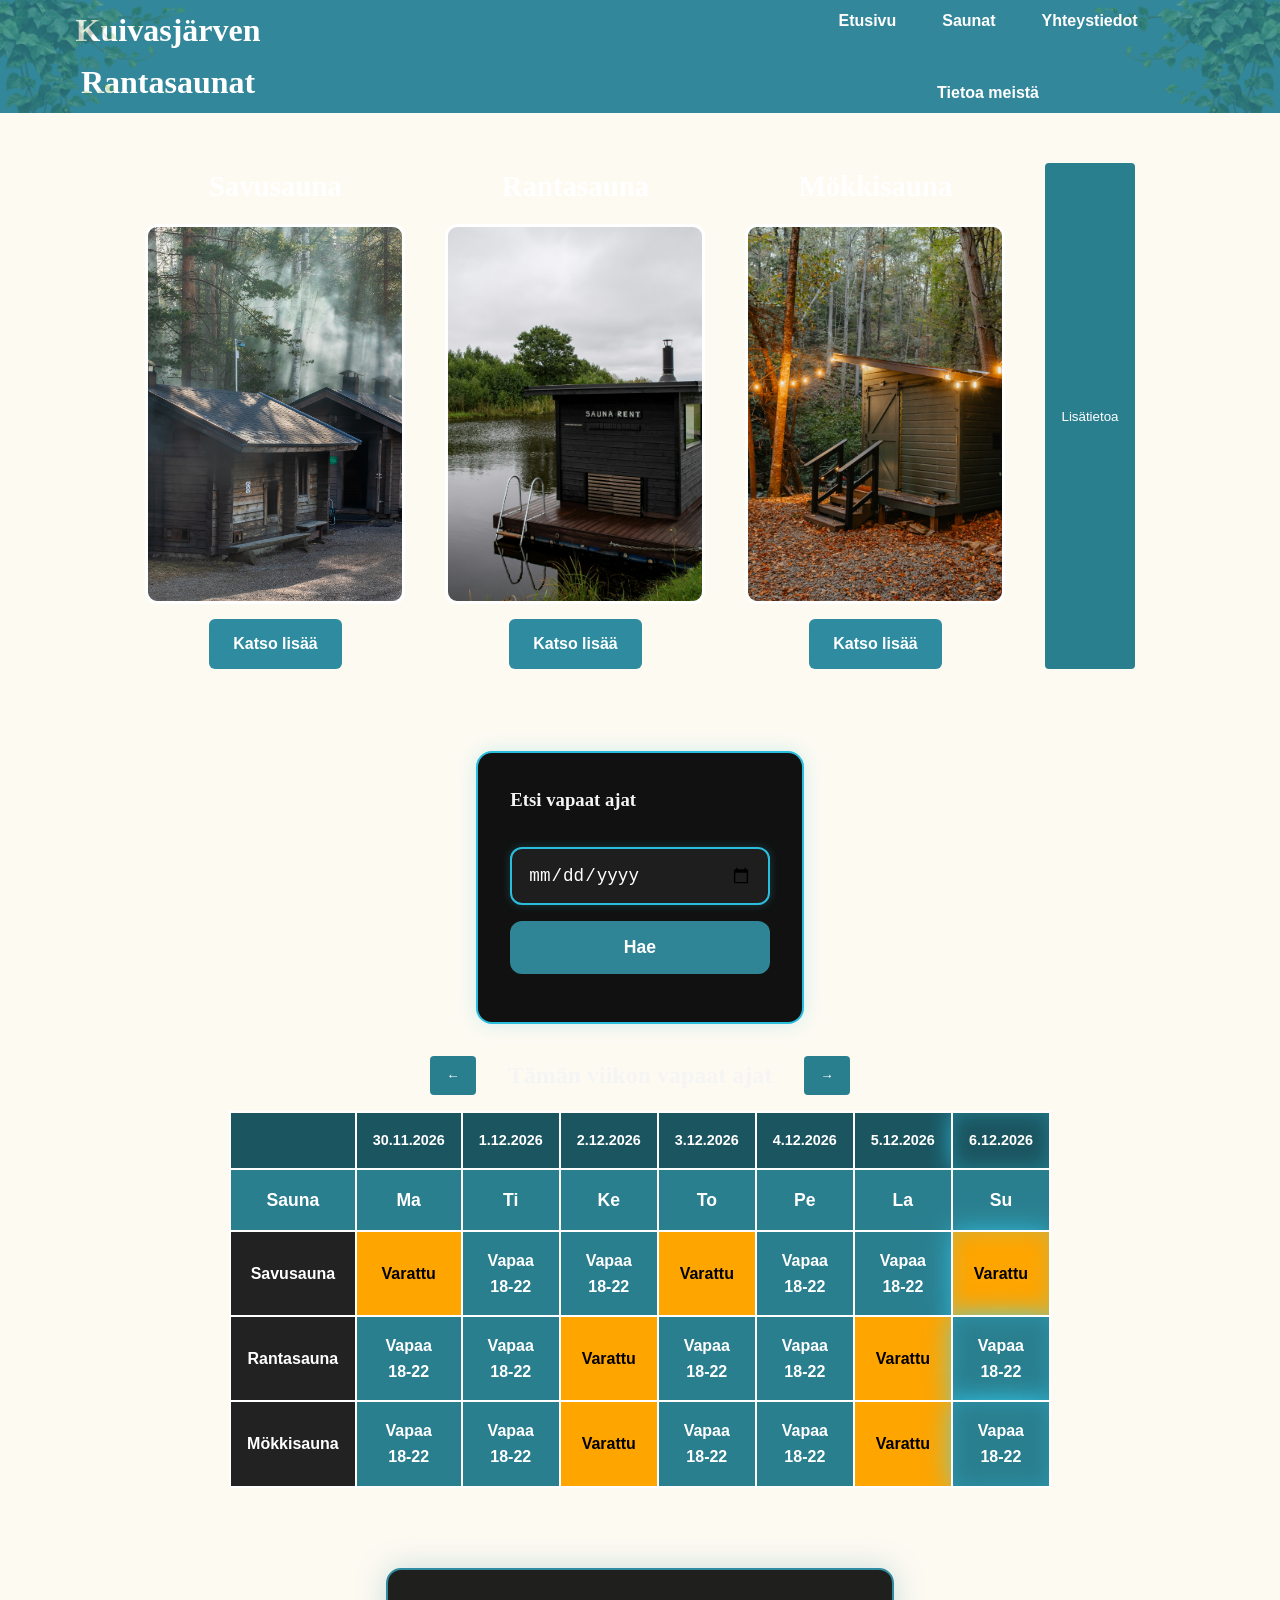
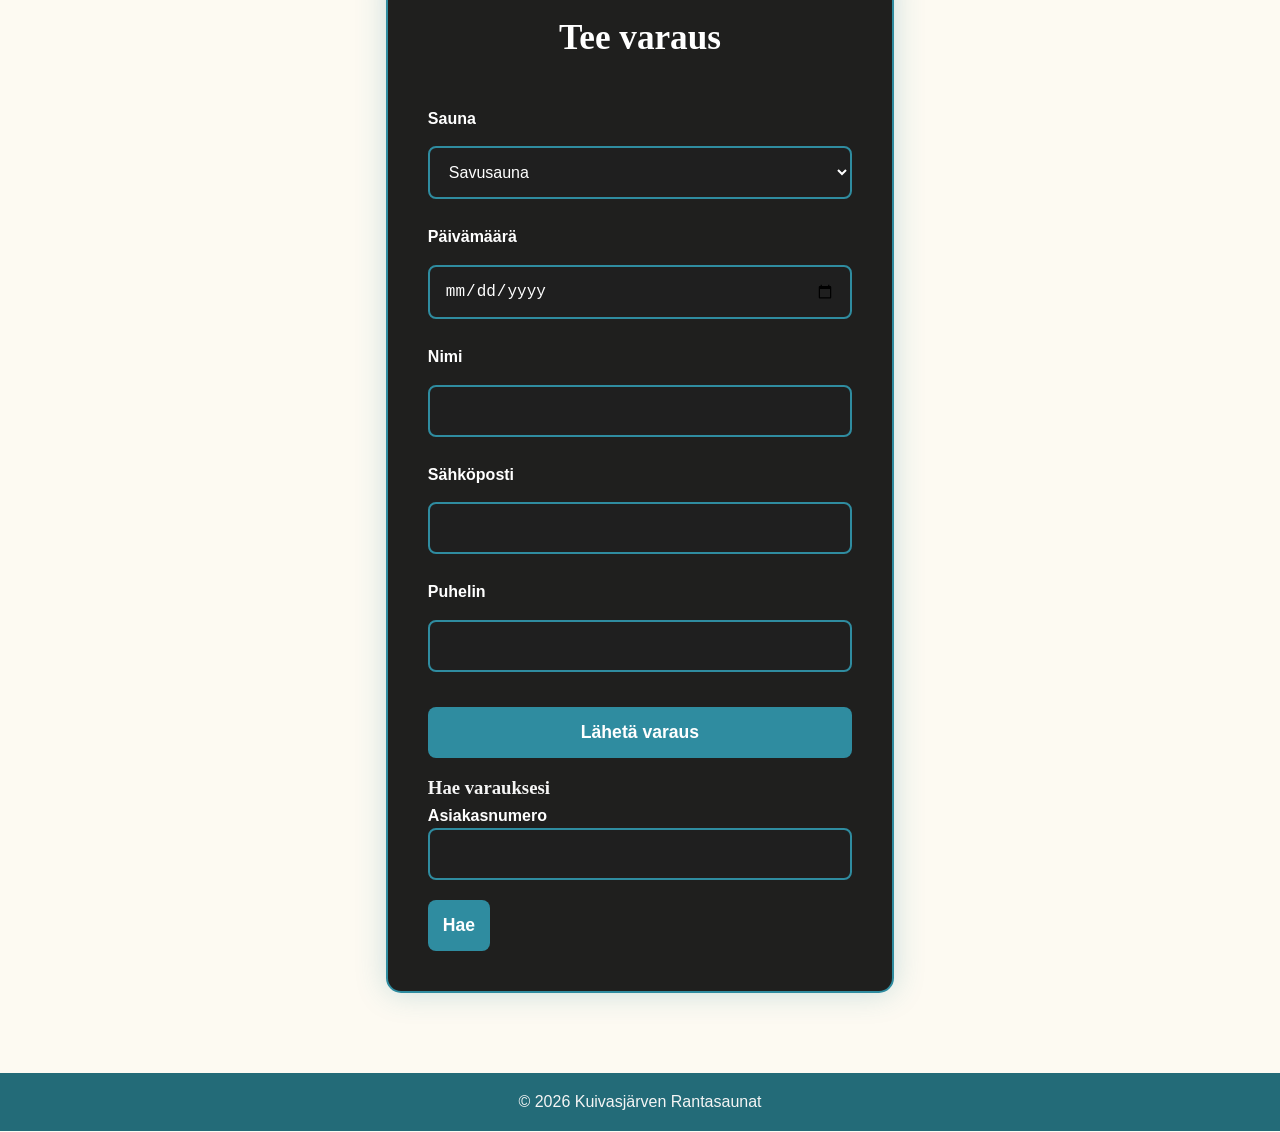
==== commit f2b7b095: "kalenteri js" ====
--- a/index.html
+++ b/index.html
@@ -107,95 +107,7 @@
             </tr>
         </thead>
 
-        <tbody>
-
-            <tr>
-                <td>Savusauna</td>
-
-                <td class="vapaa" onclick="varaa('Savusauna','2026-11-17')">
-                    Vapaa<br>18-22
-                 </td>
-
-                <td class="vapaa" onclick="varaa('Savusauna','2026-11-18')">
-                    Vapaa<br>18-22
-                 </td>
-
-                <td class="varattu">
-                    Varattu
-                </td>
-
-                <td class="vapaa" onclick="varaa('Savusauna','2026-11-20')">
-                    Vapaa<br>18-22
-                </td>
-
-                <td class="vapaa" onclick="varaa('Savusauna','2026-11-21')">
-                    Vapaa<br>18-22
-                </td>
-
-                <td class="varattu">
-                    Varattu
-                </td>
-
-                <td class="vapaa" onclick="varaa('Savusauna','2026-11-23')">
-                    Vapaa<br>18-22
-                </td>
-            </tr>   
-
-            <tr>
-                <td>Rantasauna</td>
-
-                <td class="varattu">Varattu</td>
-
-                <td class="vapaa" onclick="varaa('Rantasauna','2026-11-18')">
-                    Vapaa<br>18-22
-                </td>
-
-                <td class="vapaa" onclick="varaa('Rantasauna','2026-11-19')">
-                    Vapaa<br>18-22
-                </td>
-
-                <td class="varattu">Varattu</td>
-
-                <td class="vapaa" onclick="varaa('Rantasauna','2026-11-21')">
-                    Vapaa<br>18-22
-                </td>
-
-                <td class="vapaa" onclick="varaa('Rantasauna','2026-11-22')">
-                    Vapaa<br>18-22
-                </td>
-
-                <td class="vapaa" onclick="varaa('Rantasauna','2026-11-23')">
-                    Vapaa<br>18-22
-                </td>
-            </tr>
-
-            <tr>
-                <td>Mökkisauna</td>
-
-                <td class="vapaa" onclick="varaa('Mökkisauna','2026-11-17')">
-                    Vapaa<br>18-22
-                </td>
-
-                <td class="vapaa" onclick="varaa('Mökkisauna','2026-11-18')">
-                    Vapaa<br>18-22
-                </td>
-
-                <td class="varattu">Varattu</td>
-
-                <td class="vapaa" onclick="varaa('Mökkisauna','2026-11-20')">
-                    Vapaa<br>18-22
-                </td>
-
-                <td class="vapaa" onclick="varaa('Mökkisauna','2026-11-21')">
-                    Vapaa<br>18-22
-                </td>
-
-                <td class="varattu">Varattu</td>
-
-                <td class="vapaa" onclick="varaa('Mökkisauna','2026-11-23')">
-                    Vapaa<br>18-22
-                </td>
-            </tr>
+        <tbody id="calendarBody">
         </tbody>
     </table>
 </div>
@@ -232,29 +144,42 @@
             Lähetä varaus
         </button>
 
+        <p
+            id="varausStatus"
+            role="status"
+            aria-live="polite">
+        </p>
+
     </form>
 
-</section>
+    <section class="varaushaku">
 
-<script>
+    <h3>Hae varauksesi</h3>
 
-function varaa(sauna, paiva)
-{
-    document.getElementById("sauna").value = sauna;
+    <label for="asiakasnumero">
+        Asiakasnumero
+    </label>
 
-    document.getElementById("paivamaara").value = paiva;
+    <input
+        type="text"
+        id="asiakasnumero">
 
-    document
-        .getElementById("varauslomake")
-        .scrollIntoView({
-            behavior: "smooth"
-        });
-}
+    <button
+        type="button"
+        id="haeVaraus">
+        Hae
+    </button>
 
-</script>
+    <p
+        id="haeTulos"
+        role="status"
+        aria-live="polite">
+    </p>
 
+    </section>
+
+    </section>
   
-
     <footer>
         <p>&copy; 2026 Kuivasjärven Rantasaunat</p>
     </footer>
--- a/style.css
+++ b/style.css
@@ -428,6 +428,12 @@
     transform: scale(1.03);
 }
 
+.sauna-list {
+    list-style: none;
+    margin: 0;
+    padding: 0;
+}
+
 .smoke-sauna {
     background-image: url("Kuvat/Savusauna.jpg");
 }
@@ -555,17 +561,23 @@
     transform: translateY(-2px);
 }
 
+
+.today-column {
+
+    border-left: 4px solid #36d9ff;
+    border-right: 4px solid #36d9ff;
+
+    box-shadow:
+        inset 0 0 20px rgba(54,217,255,0.25),
+        0 0 25px rgba(54,217,255,0.7);
+}
+
 .today {
-    box-shadow:
-        inset 0 0 0 2px #ffffff,
-        0 0 20px rgba(255,255,255,0.5);
-}
-
-.today-column {
-    box-shadow:
-        inset 3px 0 0 #ffffff,
-        inset -3px 0 0 #ffffff,
-        0 0 18px rgba(255,255,255,0.5);
+    color: white;
+
+    box-shadow:
+        inset 0 0 20px rgba(54,217,255,0.3),
+        0 0 25px rgba(54,217,255,0.7);
 }
 
 #searchResults {
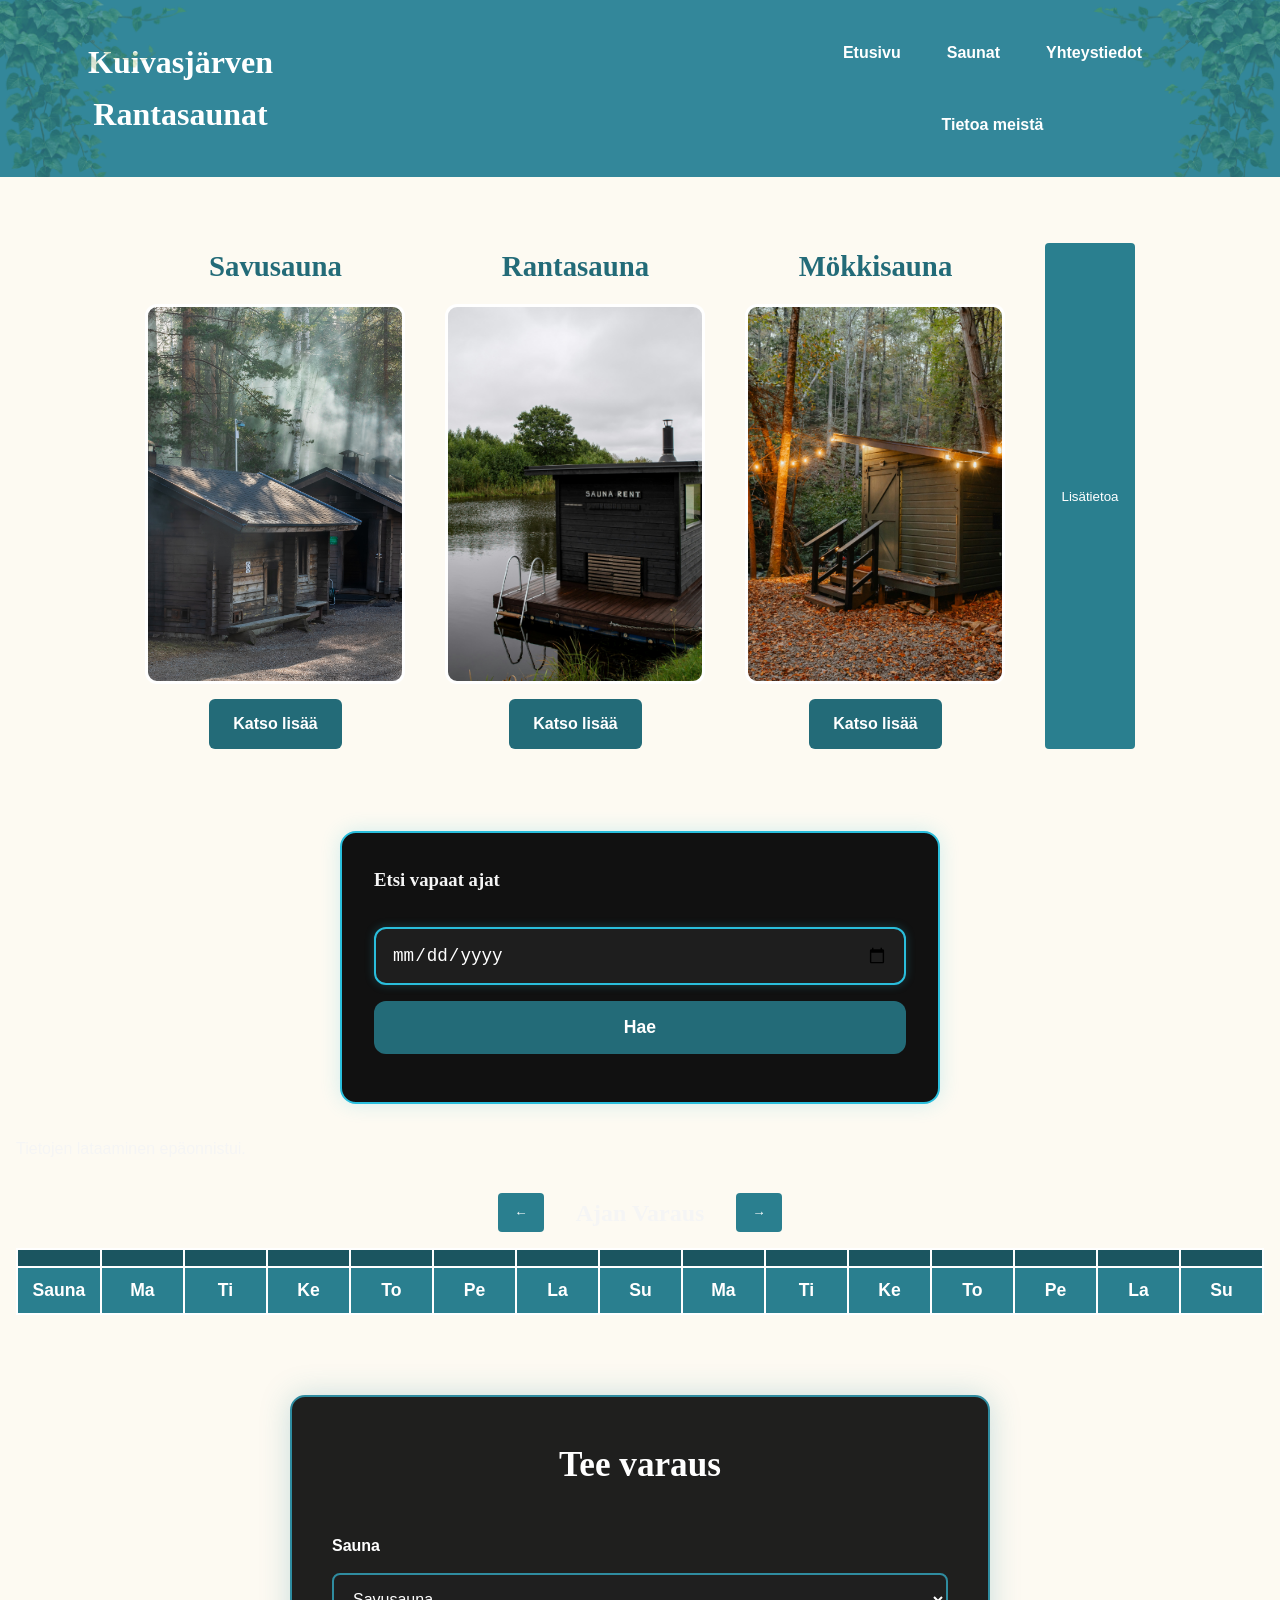
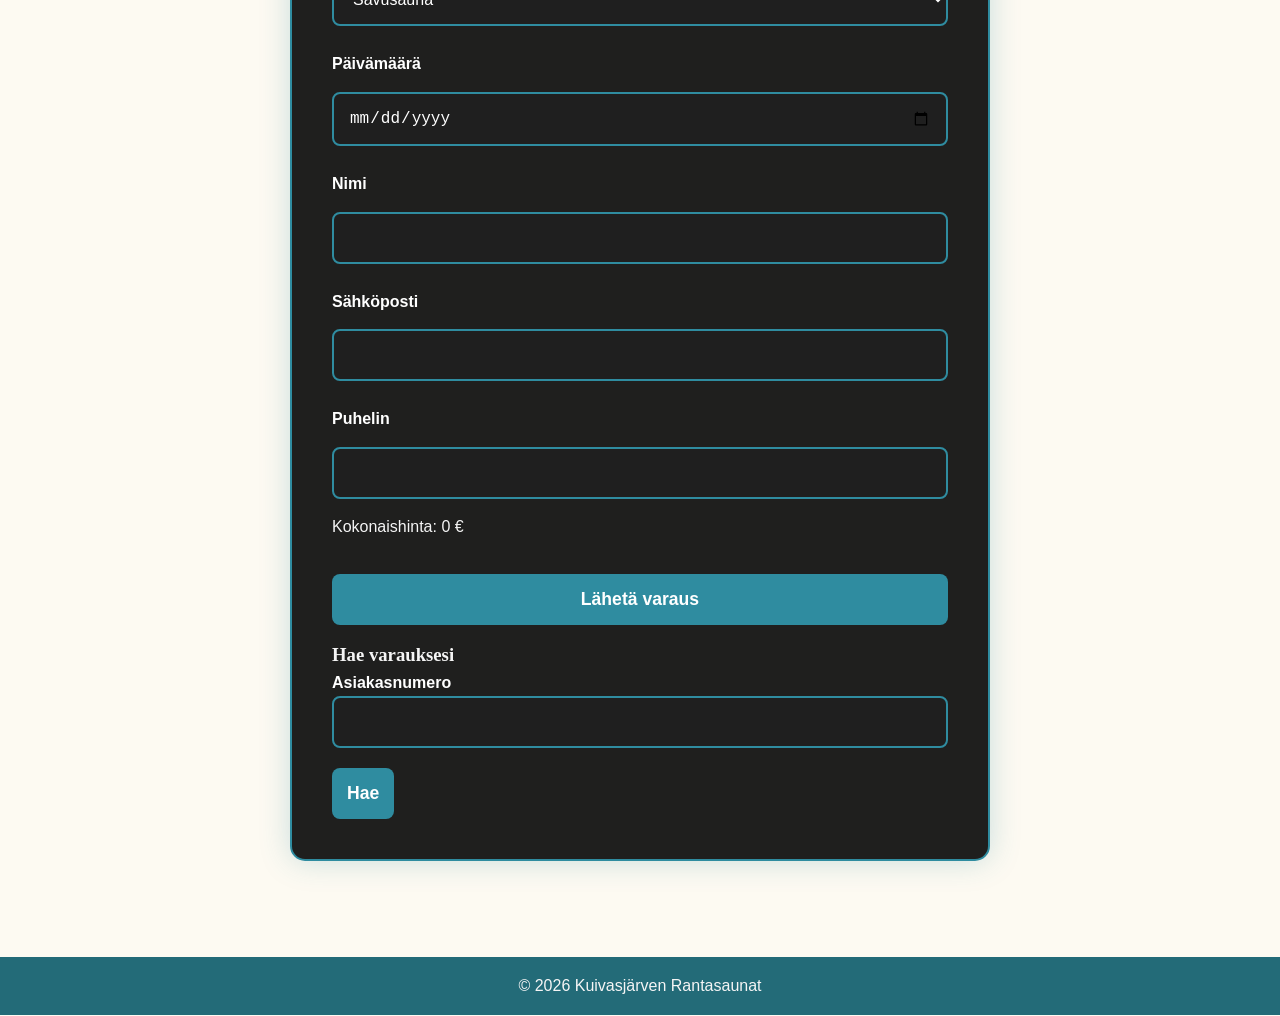
==== commit 150e7956: "e4 api muutoksia kalenteri, yms" ====
--- a/index.html
+++ b/index.html
@@ -11,7 +11,7 @@
 
 <body>
 
-    <div class="top-bar">
+    <header class="top-bar">
             <h1>Kuivasjärven Rantasaunat</h1>
 
         <nav>
@@ -20,8 +20,8 @@
             <a href="contact.html">Yhteystiedot</a>
             <a href="about.html">Tietoa meistä</a>
         </nav>
-    </div>
-
+    </header>
+<main>
 <section class="sauna-cards">
     <div class="sauna-card-container">
         <h2>Savusauna</h2>
@@ -71,12 +71,21 @@
 
 </div>
 
+    <div
+        id="calendarStatus"
+        role="status"
+        aria-live="polite">
+    </div>
+
+    <div id="companyInfo"></div>
+
+
     <div id="searchResults"></div>
 
     <section class="calendar-section">
     <div class="calendar-header">
         <button id="prevWeek">←</button>
-        <h2>Tämän viikon vapaat ajat</h2>
+        <h2>Ajan Varaus</h2>
         <button id="nextWeek">→</button>
     </div>
 
@@ -93,6 +102,13 @@
                 <th id="date4"></th>
                 <th id="date5"></th>
                 <th id="date6"></th>
+                <th id="date7"></th>
+                <th id="date8"></th>
+                <th id="date9"></th>
+                <th id="date10"></th>
+                <th id="date11"></th>
+                <th id="date12"></th>
+                <th id="date13"></th>
             </tr>
 
             <tr class="weekday-row">
@@ -104,6 +120,13 @@
                 <th>Pe</th>
                 <th>La</th>
                 <th>Su</th>
+                <th>Ma</th>
+                <th>Ti</th>
+                <th>Ke</th>
+                <th>To</th>
+                <th>Pe</th>
+                <th>La</th>
+                <th>Su</th>
             </tr>
         </thead>
 
@@ -139,6 +162,9 @@
         <label for="puhelin">Puhelin</label>
         <input type="tel" id="puhelin" required>
 
+        <p id="kokonaishinta">
+            Kokonaishinta: 0 €
+        </p>
 
         <button type="submit">
             Lähetä varaus
@@ -180,6 +206,8 @@
 
     </section>
   
+</main>
+
     <footer>
         <p>&copy; 2026 Kuivasjärven Rantasaunat</p>
     </footer>
--- a/style.css
+++ b/style.css
@@ -13,6 +13,9 @@
     --spacing-small: 0.5rem;
     --spacing-medium: 1rem;
     --spacing-large: 2rem;
+
+    --button-color: #236b78;
+    --button-hover: #1d5863;
 }
 
 @media (prefers-color-scheme: dark) {
@@ -26,6 +29,11 @@
      nav a {
         color: white;
     }
+
+    .sauna-card-container h2 {
+        color: white;
+    }
+
 }
 
 h1,
@@ -57,7 +65,7 @@
         margin-right: 0;
     }
 
-    .topbar nav {
+    .top-bar nav {
         flex-wrap: wrap;
         justify-content: center;
     }
@@ -86,10 +94,11 @@
 
 main {
     flex: 1;
-    max-width: 1200px;
+    width: 100%;
     margin: 0 auto;
     padding: 1rem;
 }
+
 
 header {
     background-color: var(--header-color);
@@ -160,18 +169,13 @@
 
 .calendar-section {
     width: 100%;
-    display: flex;
-    flex-direction: column;
-    align-items: center;
-    margin: 2rem 0;
-    margin: 0 auto;
-    max-width: 1100px;
+    max-width: 100%;
+    margin: 2rem auto;
 }
 
 .calendar {
+    width: 100%;
     border-collapse: collapse;
-    width: 100%;
-    text-align: center;
 }
 
 .calendar-header {
@@ -204,21 +208,48 @@
     font-size: 1.1rem;
 }
 
-.vapaa {
+.calendar td {
+    padding: 0;
+}
+
+.calendar td button {
+    width: 100%;
+    min-height: 70px;
+    border: none;
+    border-radius: 0;
+    margin: 0;
+    padding: 0.75rem;
+
+    font: inherit;
+    font-weight: bold;
+
+    display: block;
+
+    cursor: pointer;
+}
+
+.calendar td button.vapaa {
     background-color: var(--header-color);
     color: white;
-    cursor: pointer;
-    font-weight: bold;
-}
-
-.vapaa:hover {
+}
+
+.calendar td button.vapaa:hover {
     filter: brightness(1.1);
 }
 
-.varattu {
+.calendar td button.varattu {
     background-color: #ffa500;
     color: #000;
-    font-weight: bold;
+    cursor: not-allowed;
+}
+
+.calendar td button:disabled {
+    opacity: 1;
+}
+
+.calendar td button:focus {
+    outline: 3px solid white;
+    outline-offset: -3px;
 }
 
 .calendar td:first-child {
@@ -409,10 +440,11 @@
 }
 
 .sauna-card-container h2 {
-    color: white;
+    color: #236b78;
     margin-bottom: 15px;
     font-size: 1.8rem;
 }
+
 
 .sauna-card {
     width: 260px;
@@ -450,7 +482,7 @@
     display: inline-block;
     margin-top: 15px;
     padding: 12px 24px;
-    background-color: #2f8ca0;
+    background-color: var(--button-color);
     color: white;
     text-decoration: none;
     border-radius: 6px;
@@ -459,7 +491,7 @@
 }
 
 .sauna-btn:hover {
-    background-color: #256f7f;
+    background-color: var(--button-hover);
 }
 
 .sauna-osio {
@@ -545,7 +577,7 @@
     margin-top: 25px;
     padding: 12px 28px;
 
-    background-color: #2f8ca0;
+    background-color: var(--button-color);
     color: white;
 
     text-decoration: none;
@@ -557,7 +589,7 @@
 }
 
 .varaa-btn:hover {
-    background-color: #256f7f;
+    background-color: var(--button-hover);
     transform: translateY(-2px);
 }
 
@@ -630,7 +662,7 @@
     border: none;
     border-radius: 12px;
 
-    background: #2f8596;
+    background: var(--button-color);
     color: white;
 
     font-size: 1.1rem;
@@ -642,7 +674,7 @@
 }
 
 #searchBtn:hover {
-    background: #3aa6ba;
+    background: var(--button-hover);
 
     box-shadow:
         0 0 20px rgba(77, 234, 255, 0.5);
@@ -726,7 +758,7 @@
     border: none;
     border-radius: 12px;
 
-    background: #2f8596;
+    background: var(--button-color);
     color: white;
 
     font-size: 1.1rem;
@@ -738,7 +770,7 @@
 }
 
 .contact-form button:hover {
-    background: #39a4b9;
+    background: var(--button-hover);
 
     box-shadow:
         0 0 20px rgba(42, 190, 220, 0.5);
@@ -761,7 +793,34 @@
 }
 
 .table-wrapper {
+    width: 100%;
     overflow-x: auto;
+}
+
+.calendar td button {
+    width: 100%;
+    height: 100%;
+    border: none;
+    background: transparent;
+    cursor: pointer;
+    padding: 0.5rem;
+}
+
+.calendar td button:focus {
+    outline: 3px solid #005fcc;
+    outline-offset: 2px;
+}
+
+.calendar th,
+.calendar td {
+    min-width: 70px;
+    padding: 0.5rem;
+}
+
+.sauna-btn:focus,
+.varaa-btn:focus {
+    outline: 3px solid orange;
+    outline-offset: 4px;
 }
 
 img {
